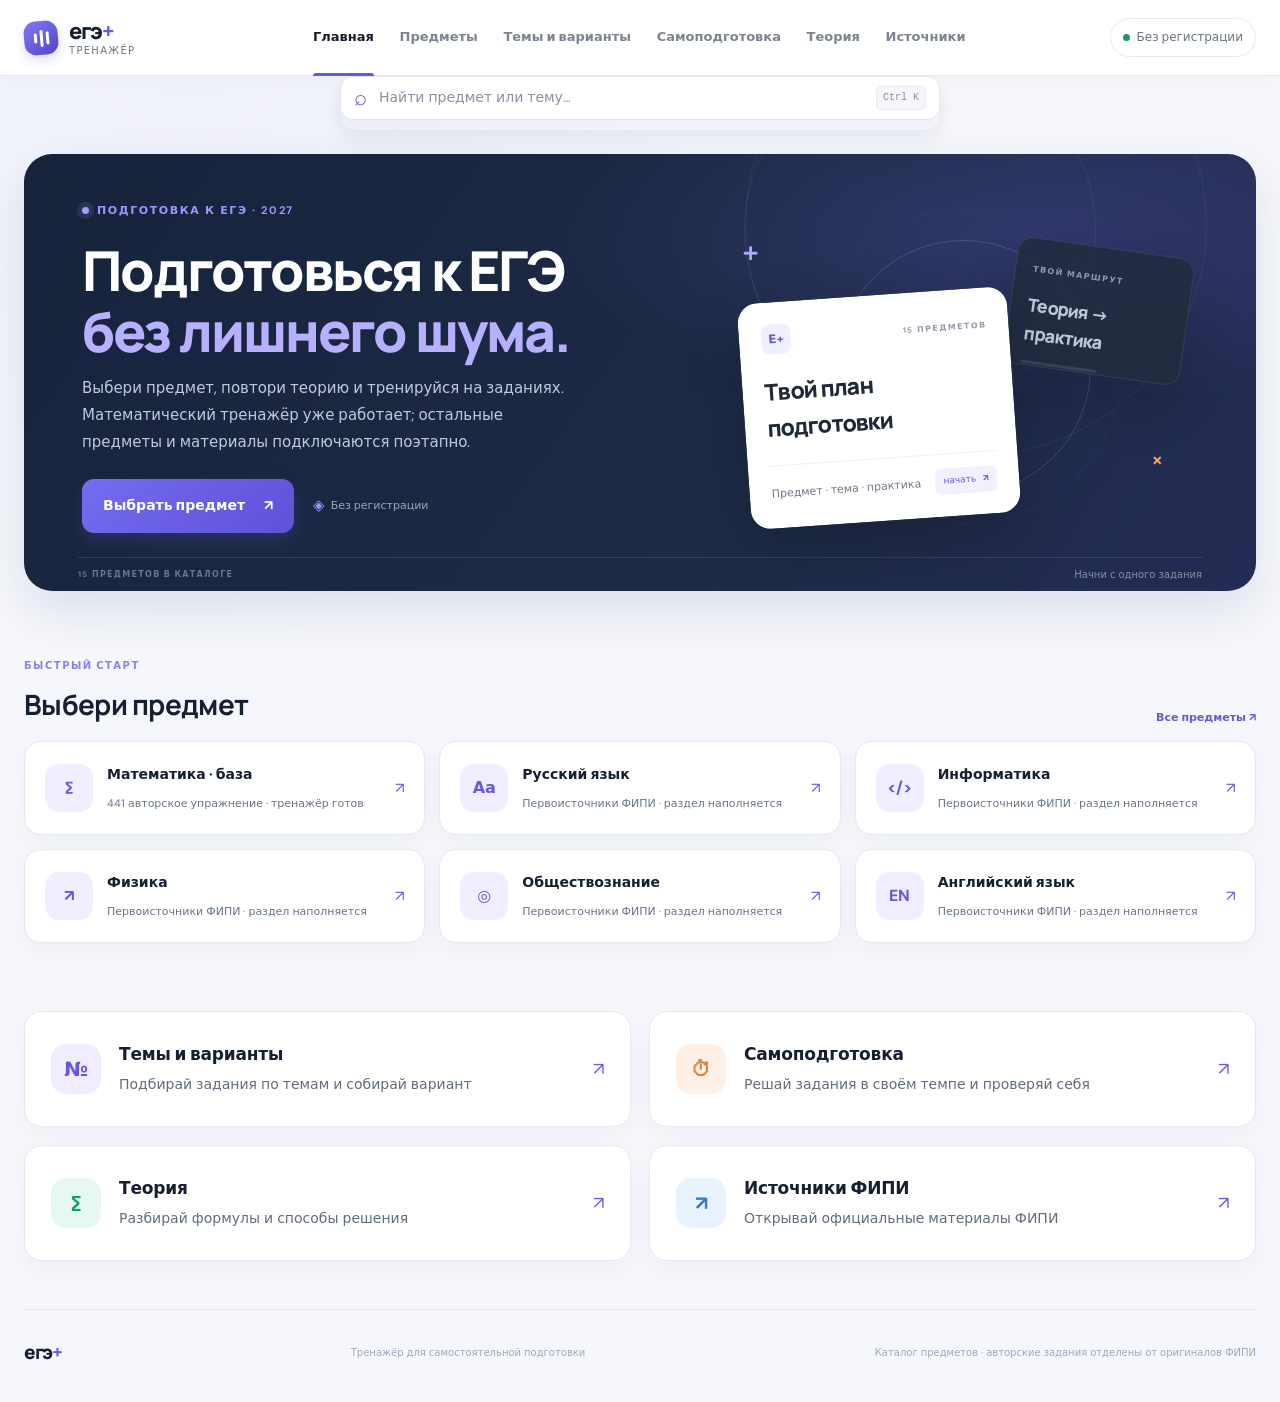
==== index.html @ d716afcb "Unify design layer and refresh asset cache" ====
<!doctype html>
<html lang="ru">
<head>
<meta charset="utf-8"/>
<meta content="width=device-width, initial-scale=1" name="viewport"/>
<meta content="#111827" name="theme-color"/>
<meta content="ЕГЭ+ — платформа подготовки к 15 предметам ЕГЭ: отдельные темы, теория, самоподготовка и официальные материалы ФИПИ." name="description"/>
<title>ЕГЭ+ — подготовка к разным предметам ЕГЭ</title>
<link href="./favicon.svg" rel="icon" type="image/svg+xml"/>
<link href="./manifest.webmanifest" rel="manifest"/>
<link href="./styles.css?v=20261021-ui2" rel="stylesheet"/>
<script defer="" src="./multi-exam.js"></script>
<link href="./design-refresh.css?v=20261021-ui2" rel="stylesheet"/>
</head>
<body data-page="home">
<div class="app-shell">
<header class="topbar">
<a aria-label="Тренажёр ЕГЭ — главная" class="brand" href="./index.html">
<span aria-hidden="true" class="brand-mark"><span></span><span></span><span></span></span>
<span class="brand-copy"><strong>егэ<span>+</span></strong><small>тренажёр</small></span>
</a>
<nav aria-label="Основная навигация" class="topnav">
<a aria-current="page" class="nav-link active" data-nav-page="home" href="./index.html">Главная</a>
<a class="nav-link" data-nav-page="subjects" href="./subjects.html">Предметы</a>
<a class="nav-link" data-nav-page="topics" href="./topics.html">Темы и варианты</a>
<a class="nav-link" data-nav-page="study" href="./self-study.html">Самоподготовка</a>
<a class="nav-link" data-nav-page="theory" href="./theory.html">Теория</a>
<a class="nav-link" data-nav-page="official" href="./official.html">Источники</a>
</nav>
<div class="topbar-right"><span class="saved-status"><span class="status-dot"></span> Без регистрации</span></div>
</header>
<main>
<section class="hero" id="practice">
  <div class="hero-content">
    <div class="eyebrow"><span class="eyebrow-dot"></span> ПОДГОТОВКА К ЕГЭ · 2027</div>
    <h1>Подготовься к ЕГЭ<br/><span>без лишнего шума.</span></h1>
    <p class="hero-description">Выбери предмет, повтори теорию и тренируйся на заданиях. Математический тренажёр уже работает; остальные предметы и материалы подключаются поэтапно.</p>
    <div class="hero-actions">
      <a class="primary-button" href="./subjects.html">Выбрать предмет <span aria-hidden="true">↗</span></a>
      <span class="privacy-note"><span aria-hidden="true">◈</span> Без регистрации</span>
    </div>
  </div>
  <div aria-hidden="true" class="hero-visual">
    <div class="orbit orbit-one"></div><div class="orbit orbit-two"></div>
    <div class="math-card card-back"><span class="math-label">ТВОЙ МАРШРУТ</span><div class="equation small-equation">Теория → практика</div><span class="mini-line"></span></div>
    <div class="math-card card-front"><div class="card-topline"><span class="formula-icon">Е+</span><span class="tiny-tag">15 ПРЕДМЕТОВ</span></div><div class="equation">Твой план подготовки</div><div class="equation-rule"></div><div class="answer-row"><span>Предмет · тема · практика</span><span class="answer-chip">начать <b>↗</b></span></div></div>
    <div class="floating-mark mark-plus">+</div><div class="floating-mark mark-x">×</div><div class="floating-mark mark-equal">=</div>
  </div>
  <div class="hero-bottom-line"><span>15 ПРЕДМЕТОВ В КАТАЛОГЕ</span><span>Начни с одного задания</span></div>
</section>
<section aria-labelledby="home-subject-heading" class="home-subject-showcase" id="home-subject-showcase">
  <div class="section-heading"><div><span class="section-kicker">БЫСТРЫЙ СТАРТ</span><h2 id="home-subject-heading">Выбери предмет</h2></div><a class="multi-inline-link" href="./subjects.html">Все предметы ↗</a></div>
  <div class="subject-preview-grid" id="home-subject-preview-grid"><div class="loading-placeholder">Загружаем предметы…</div></div>
</section>
<section aria-label="Другие разделы" class="home-route-grid">
  <a class="home-route-card" href="./topics.html"><span class="home-route-icon purple">№</span><span class="home-route-copy"><strong>Темы и варианты</strong><small>Подбирай задания по темам и собирай вариант</small></span><span class="home-route-arrow">↗</span></a>
  <a class="home-route-card" href="./self-study.html"><span class="home-route-icon orange">⏱</span><span class="home-route-copy"><strong>Самоподготовка</strong><small>Решай задания в своём темпе и проверяй себя</small></span><span class="home-route-arrow">↗</span></a>
  <a class="home-route-card" href="./theory.html"><span class="home-route-icon green">∑</span><span class="home-route-copy"><strong>Теория</strong><small>Разбирай формулы и способы решения</small></span><span class="home-route-arrow">↗</span></a>
  <a class="home-route-card" href="./official.html"><span class="home-route-icon blue">↗</span><span class="home-route-copy"><strong>Источники ФИПИ</strong><small>Открывай официальные материалы ФИПИ</small></span><span class="home-route-arrow">↗</span></a>
</section>
</main>
<footer class="footer"><a class="footer-brand" href="./index.html">егэ<span>+</span></a><span>Тренажёр для самостоятельной подготовки</span><span class="footer-disclaimer">Каталог предметов · авторские задания отделены от оригиналов ФИПИ</span></footer>
</div>

</body>
</html>
---- styles.css ----
@import url('https://fonts.googleapis.com/css2?family=DM+Sans:wght@400;500;600;700&family=Manrope:wght@400;500;600;700;800&display=swap');
:root{--ink:#18212e;--muted:#7b8492;--paper:#f6f7fb;--white:#fff;--line:#e9ecf2;--purple:#6b5ce7;--purple-dark:#5142c9;--green:#16a376;--orange:#ed9552;--navy:#111827;--soft-purple:#f0eeff;--soft-green:#e7f8f1;--radius:20px;--shadow:0 12px 40px rgba(31,41,55,.055)}
*{box-sizing:border-box}html{scroll-behavior:smooth;scroll-padding-top:90px}body{margin:0;background:var(--paper);color:var(--ink);font-family:'DM Sans',system-ui,-apple-system,BlinkMacSystemFont,'Segoe UI',sans-serif;font-size:14px;-webkit-font-smoothing:antialiased}button,input,select{font:inherit}button{cursor:pointer}button:focus-visible,a:focus-visible,input:focus-visible,select:focus-visible{outline:3px solid rgba(107,92,231,.3);outline-offset:3px}button:disabled{cursor:not-allowed;opacity:.58}.app-shell{width:min(1320px,calc(100% - 64px));margin:0 auto}.topbar{height:82px;display:flex;align-items:center;justify-content:space-between;border-bottom:1px solid var(--line);gap:22px}.brand{display:flex;align-items:center;gap:11px;text-decoration:none;color:var(--ink);min-width:160px}.brand-mark{height:34px;width:34px;background:var(--purple);border-radius:11px;display:flex;align-items:center;justify-content:center;gap:3px;transform:rotate(-5deg)}.brand-mark span{display:block;width:3px;border-radius:4px;background:white}.brand-mark span:nth-child(1){height:10px}.brand-mark span:nth-child(2){height:17px}.brand-mark span:nth-child(3){height:13px}.brand-copy{display:flex;flex-direction:column;line-height:1}.brand-copy strong,.footer-brand{font-family:Manrope,sans-serif;font-size:22px;letter-spacing:-1.2px;font-weight:800}.brand-copy strong span,.footer-brand span{color:var(--purple)}.brand-copy small{margin-top:4px;font-size:10px;color:var(--muted);letter-spacing:1.3px;text-transform:uppercase}.topnav{display:flex;align-items:center;gap:31px}.nav-link{height:82px;display:flex;align-items:center;text-decoration:none;color:#7c8491;font-weight:600;font-size:13px;position:relative}.nav-link:hover,.nav-link.active{color:var(--ink)}.nav-link.active:after{content:'';height:3px;position:absolute;bottom:0;left:0;right:0;background:var(--purple);border-radius:3px 3px 0 0}.topbar-right{display:flex;align-items:center;gap:14px}.saved-status{color:#6a7583;font-size:12px;white-space:nowrap;display:flex;align-items:center;gap:7px}.status-dot{width:7px;height:7px;border-radius:50%;background:var(--green)}.icon-button{width:37px;height:37px;border:1px solid var(--line);background:var(--white);border-radius:11px;color:#6e7785;font-size:20px}.hero{min-height:350px;background:var(--navy);border-radius:25px;margin-top:26px;color:#fff;position:relative;overflow:hidden;padding:43px 56px 55px;display:flex;align-items:center;justify-content:space-between}.hero:before{content:'';position:absolute;right:4%;top:-160px;width:460px;height:460px;border-radius:50%;border:1px solid rgba(255,255,255,.06)}.hero:after{content:'';position:absolute;right:13%;top:-100px;width:350px;height:350px;border-radius:50%;border:1px solid rgba(255,255,255,.06)}.hero-content{max-width:560px;position:relative;z-index:2}.eyebrow,.section-kicker{font-size:10px;letter-spacing:1.6px;font-weight:700;color:#9e95ff}.eyebrow{display:flex;align-items:center;gap:8px}.eyebrow-dot{width:7px;height:7px;background:#a69dff;border-radius:50%;box-shadow:0 0 0 5px rgba(166,157,255,.12)}h1,h2,h3,p{margin-top:0}.hero h1{font-family:Manrope,sans-serif;font-size:clamp(33px,4vw,51px);line-height:1.13;letter-spacing:-2.3px;font-weight:800;margin:21px 0 14px}.hero h1 span{color:#a59bff}.hero-description{max-width:455px;line-height:1.75;color:#aeb7c8;font-size:13px;margin-bottom:23px}.hero-actions{display:flex;align-items:center;gap:19px;flex-wrap:wrap}.primary-button{border:0;border-radius:11px;background:var(--purple);color:white;font-weight:700;font-size:12px;padding:14px 17px;display:inline-flex;align-items:center;gap:19px;box-shadow:0 7px 20px rgba(107,92,231,.22);transition:transform .18s,background .18s}.primary-button:hover{background:var(--purple-dark);transform:translateY(-1px)}.privacy-note{font-size:11px;color:#9ca8b9;display:flex;align-items:center;gap:6px}.privacy-note span{font-size:15px;color:#9d94ff}.hero-visual{width:42%;min-width:320px;height:280px;position:relative;display:flex;justify-content:center;align-items:center;z-index:1}.orbit{position:absolute;border-radius:50%;border:1px solid rgba(174,166,255,.22)}.orbit-one{width:255px;height:255px}.orbit-two{width:316px;height:316px;border-style:dashed;opacity:.45}.math-card{position:absolute;box-shadow:0 22px 55px rgba(0,0,0,.22);border:1px solid rgba(255,255,255,.1)}.card-back{background:#222c3f;width:178px;height:128px;top:20px;right:10px;border-radius:15px;padding:17px;transform:rotate(8deg);opacity:.9}.math-label,.tiny-tag{font-size:8px;letter-spacing:1.4px;color:#98a7be;font-weight:700}.small-equation{font-size:18px!important;margin:13px 0!important;color:#d0d8e6!important}.mini-line{display:block;width:77px;height:3px;border-radius:3px;background:#39465b}.card-front{background:#fff;color:var(--ink);width:270px;border-radius:18px;padding:19px 20px;transform:rotate(-4deg);z-index:2;top:68px;left:15px}.card-topline{display:flex;align-items:center;justify-content:space-between}.formula-icon{width:30px;height:30px;border-radius:9px;display:grid;place-items:center;background:var(--soft-purple);color:var(--purple);font-weight:800;font-size:12px}.tiny-tag{color:#949cab;font-size:8px}.equation{font-family:Manrope,sans-serif;font-size:23px;font-weight:800;letter-spacing:-.8px;margin:20px 0;color:#202938}.equation-rule{height:1px;background:#edf0f5}.answer-row{display:flex;align-items:center;justify-content:space-between;color:#6e7887;font-size:11px;padding-top:14px}.answer-chip{background:#f2f0ff;border-radius:6px;padding:6px 8px;color:var(--purple);font-size:9px}.answer-chip b{padding-left:5px}.floating-mark{position:absolute;font-family:Manrope,sans-serif;font-weight:700;color:#b0a7ff}.mark-plus{font-size:30px;top:3px;left:13px}.mark-x{font-size:21px;bottom:31px;right:35px;color:#edaa78}.mark-equal{font-size:23px;bottom:23px;left:32px}.hero-bottom-line{position:absolute;left:56px;right:56px;bottom:0;border-top:1px solid rgba(255,255,255,.1);height:34px;display:flex;align-items:center;justify-content:space-between;color:#68758a;font-size:8px;letter-spacing:1.3px;font-weight:700}.hero-bottom-line span:last-child{letter-spacing:0;font-weight:500;text-transform:none;font-size:10px;color:#8490a4}.stats-grid{display:grid;grid-template-columns:1fr 1fr 1.42fr;gap:16px;margin:19px 0 34px}.stat-card{min-width:0;background:var(--white);border:1px solid var(--line);box-shadow:var(--shadow);border-radius:16px;min-height:95px;padding:18px 20px;display:flex;align-items:center;gap:14px;position:relative}.stat-icon{width:40px;height:40px;border-radius:13px;display:grid;place-items:center;font-size:19px;font-weight:700;flex-shrink:0}.icon-purple{color:var(--purple);background:var(--soft-purple)}.icon-green{color:var(--green);background:var(--soft-green)}.icon-orange{color:#d9823d;background:#fff0e4}.stat-number{font-family:Manrope,sans-serif;font-size:24px;line-height:1.1;font-weight:800;letter-spacing:-.8px}.stat-label{font-size:11px;color:var(--muted);margin-top:5px}.stat-note{margin-left:auto;font-size:9px;letter-spacing:.8px;color:#a6adba;font-weight:700;align-self:flex-start;margin-top:3px}.stat-note.positive{color:var(--green);background:var(--soft-green);padding:6px 7px;border-radius:6px}.progress-stat{gap:14px}.progress-copy{flex:1;min-width:0}.progress-title{display:flex;justify-content:space-between;gap:10px;font-size:11px;font-weight:700}.progress-title strong{font-family:Manrope,sans-serif;font-size:12px;color:var(--purple)}.progress-track{height:6px;border-radius:6px;background:#efeff7;margin:12px 0 7px;overflow:hidden}.progress-track span{height:100%;width:0;display:block;background:linear-gradient(90deg,#8e82fa,#5b4dd6);border-radius:6px;transition:width .25s}.progress-subtitle{font-size:10px;color:#939baa}.workspace{display:grid;grid-template-columns:315px minmax(0,1fr);align-items:start;gap:19px;margin-bottom:76px}.task-sidebar,.practice-panel{background:var(--white);border:1px solid var(--line);border-radius:18px;box-shadow:var(--shadow);min-width:0}.task-sidebar{padding:22px 18px 16px}.sidebar-heading{display:flex;align-items:center;justify-content:space-between;padding:1px 2px 17px}.section-kicker{font-size:9px;letter-spacing:1.3px;color:#8a81ed}.sidebar-heading h2{font-family:Manrope,sans-serif;font-size:21px;letter-spacing:-.7px;margin:5px 0 0}.task-count{width:29px;height:29px;border-radius:9px;background:#f1efff;color:var(--purple);display:grid;place-items:center;font-weight:800;font-size:11px}.subject-tabs{display:flex;padding:4px;background:#f5f6fa;border-radius:10px;gap:4px;margin-bottom:14px}.subject-tab{border:0;background:transparent;border-radius:7px;padding:10px 9px;font-size:11px;font-weight:700;flex:1;color:#818999}.subject-tab.selected{background:white;color:var(--purple);box-shadow:0 2px 7px rgba(20,25,50,.06)}.soon-label{display:block;font-size:7px;font-weight:600;color:#b0b5c0;margin-top:3px}.search-box{height:40px;display:flex;align-items:center;gap:8px;padding:0 11px;border:1px solid var(--line);border-radius:9px;color:#9aa2af}.search-box>span{font-size:22px;line-height:1}.search-box input{border:0;outline:0!important;background:transparent;width:100%;min-width:0;color:var(--ink);font-size:11px}.search-box input::placeholder{color:#aab0bb}.filter-row{display:flex;align-items:center;justify-content:space-between;margin:18px 0 9px}.filter-row label{font-size:8px;letter-spacing:1.2px;color:#9ba2af;font-weight:800}.filter-row select{max-width:185px;min-width:0;border:0;background:transparent;color:#6a7381;font-size:10px;text-align:right;outline-offset:0}.task-list{max-height:524px;overflow:auto;display:flex;flex-direction:column;gap:5px;padding-right:3px;scrollbar-width:thin;scrollbar-color:#e0e2ed transparent}.task-item{width:100%;border:1px solid transparent;background:white;border-radius:11px;padding:10px 9px;display:flex;gap:11px;align-items:center;text-align:left;transition:background .15s,border .15s}.task-item:hover{background:#fafaff}.task-item.selected{background:#f6f4ff;border-color:#e5e0ff}.task-number{width:31px;height:31px;background:#f4f5f8;border-radius:9px;display:grid;place-items:center;color:#737d8d;font-family:Manrope,sans-serif;font-weight:800;font-size:11px;flex-shrink:0}.task-item.selected .task-number{background:var(--purple);color:white}.task-item.done .task-number{background:var(--soft-green);color:var(--green)}.task-main{min-width:0;flex:1}.task-name{font-size:11px;font-weight:700;color:#394454;line-height:1.4;display:block}.task-meta{display:block;color:#a2a8b4;font-size:9px;margin-top:4px}.task-done-mark{font-size:14px;color:var(--green);font-weight:800}.sidebar-foot{display:flex;gap:8px;align-items:center;margin-top:16px;padding-top:15px;border-top:1px solid #f0f1f5;color:#9ba2af;font-size:9px}.sidebar-check{width:19px;height:19px;border-radius:50%;display:grid;place-items:center;background:var(--soft-green);color:var(--green);font-weight:800}.practice-panel{min-height:550px;padding:30px 34px 25px}.task-content{max-width:780px;margin:0 auto}.task-top{display:flex;align-items:center;justify-content:space-between;gap:10px}.task-breadcrumb{color:#a0a6b2;font-size:10px;display:flex;align-items:center;gap:8px}.task-breadcrumb b{color:var(--purple);font-weight:800}.task-breadcrumb span{color:#d1d4dc}.task-status{font-size:9px;color:#858e9d;background:#f6f7fa;border-radius:6px;padding:7px 9px;white-space:nowrap}.task-status.done{background:var(--soft-green);color:var(--green)}.task-title{font-family:Manrope,sans-serif;font-size:clamp(23px,2.7vw,31px);line-height:1.22;letter-spacing:-1.1px;margin:24px 0 11px;color:#192333}.task-topic{font-size:10px;color:#8f86ef;font-weight:700;letter-spacing:.25px;display:flex;gap:7px;align-items:center}.topic-dot{width:5px;height:5px;border-radius:50%;background:#8d82ef}.task-statement{font-size:14px;line-height:1.85;color:#424c5c;margin:27px 0 25px;overflow-wrap:anywhere}.task-statement p{margin:.7em 0}.task-statement h2,.task-statement h3{font-family:Manrope,sans-serif;color:#202c3c;margin:1em 0 .5em}.task-statement strong{color:#263448}.math-inline{font-family:ui-monospace,SFMono-Regular,Consolas,monospace;color:#27364b;background:#f3f3fb;padding:2px 5px;border-radius:5px;white-space:normal}.task-statement code{font-family:ui-monospace,monospace;background:#f2f3f8;padding:2px 5px;border-radius:5px}.task-statement blockquote{margin:12px 0;border-left:3px solid #d5d0ff;padding:7px 13px;color:#7a8290;background:#faf9ff}.task-statement table{width:100%;border-collapse:collapse;margin:15px 0;font-size:12px;line-height:1.5}.task-statement th,.task-statement td{border:1px solid #e6e8ef;padding:9px 10px;text-align:left}.task-statement th{background:#f7f7fc;color:#465166}.task-statement tr:nth-child(even) td{background:#fbfbfd}.answer-box{background:#fafbfe;border:1px solid #eaedf3;border-radius:13px;padding:17px;margin-top:20px}.answer-title-row{display:flex;align-items:center;justify-content:space-between;gap:15px;margin-bottom:10px}.answer-title{font-family:Manrope,sans-serif;font-size:13px;font-weight:800}.answer-hint{font-size:9px;color:#9aa2af}.answer-controls{display:flex;gap:9px}.answer-input{height:46px;min-width:0;flex:1;border:1px solid #e0e4ee;border-radius:9px;background:white;padding:0 13px;font-size:14px;color:#1e2938;transition:border .15s}.answer-input:focus{border-color:#aaa0fb;outline:none!important}.answer-input::placeholder{color:#b3bac4}.check-button{border:0;background:var(--purple);color:white;border-radius:9px;padding:0 19px;font-weight:700;font-size:11px;white-space:nowrap}.check-button:hover{background:var(--purple-dark)}.feedback{display:none;margin-top:12px;border-radius:9px;padding:11px 12px;font-size:11px;line-height:1.6}.feedback.visible{display:block}.feedback.correct{background:#e9f8f1;color:#087c58}.feedback.incorrect{background:#fff0eb;color:#ba583c}.feedback.warning{background:#fff5df;color:#98691b}.task-actions{display:flex;align-items:center;justify-content:space-between;gap:12px;margin-top:20px}.link-button{background:transparent;border:0;color:#7972d9;font-size:11px;font-weight:700;padding:7px 0;display:flex;gap:8px;align-items:center}.link-button:hover{color:#4f40cf}.nav-buttons{display:flex;gap:7px}.secondary-button,.next-button,.danger-button{border-radius:9px;padding:11px 14px;font-weight:700;font-size:10px;border:1px solid #e6e8ef;background:white;color:#6d7685}.secondary-button:hover{background:#f8f8fc}.next-button{background:#f0eeff;color:var(--purple);border-color:#f0eeff}.next-button:hover{background:#e6e2ff}.solution-panel{border-top:1px solid #edf0f5;margin-top:22px;padding-top:19px;display:none}.solution-panel.open{display:block;animation:rise .2s ease-out}.solution-header{display:flex;align-items:center;gap:9px;margin-bottom:12px}.solution-badge{width:28px;height:28px;border-radius:9px;background:var(--soft-purple);color:var(--purple);display:grid;place-items:center;font-size:13px}.solution-header h3{font-family:Manrope,sans-serif;font-size:13px;margin:0}.solution-body{color:#596374;font-size:12px;line-height:1.8}.solution-body p{margin:.5em 0}.solution-body h1,.solution-body h2,.solution-body h3{font-size:14px;color:#253145;margin:.9em 0 .4em}.solution-body strong{color:#354057}.solution-body ol,.solution-body ul{padding-left:20px}.answer-reveal{margin-top:13px;border:1px solid #e9e6ff;background:#fbfaff;border-radius:10px;padding:13px 14px;display:flex;align-items:center;justify-content:space-between;gap:12px;font-size:11px;color:#7e8494}.answer-reveal strong{font-family:Manrope,sans-serif;font-size:15px;color:var(--purple)}.mistakes{margin-top:12px;background:#fff8ed;border-radius:10px;padding:12px 14px;color:#957243;font-size:11px;line-height:1.7}.mistakes-title{font-weight:800;color:#a37530;margin-bottom:5px}.mistakes ul{padding-left:16px;margin:0}.loading-placeholder{padding:25px 7px;color:#a0a6b3;font-size:11px}.loading-state{min-height:460px;display:flex;flex-direction:column;align-items:center;justify-content:center;color:#8e97a5;font-size:12px}.loader{width:27px;height:27px;border-radius:50%;border:2px solid #eeecff;border-top-color:var(--purple);animation:spin .8s linear infinite}.empty-state{text-align:center;padding:34px 12px;color:#959dac;font-size:11px;line-height:1.7}.empty-state strong{display:block;color:#606b7c;font-size:13px;margin-bottom:5px}.bottom-section{border-top:1px solid var(--line);padding:52px 4px 62px;display:grid;grid-template-columns:.85fr 1.15fr;gap:70px}.bottom-copy h2{font-family:Manrope,sans-serif;font-size:35px;line-height:1.2;letter-spacing:-1.7px;margin:14px 0}.bottom-copy h2 span{color:var(--purple)}.bottom-copy p{font-size:12px;line-height:1.8;color:#7d8796;max-width:350px}.feature-list{border-top:1px solid #e7e9f0}.feature-row{display:grid;grid-template-columns:34px 1fr 25px;gap:13px;align-items:center;padding:16px 0;border-bottom:1px solid #e7e9f0}.feature-number{font-family:Manrope,sans-serif;font-size:10px;font-weight:800;color:#948be9}.feature-row h3{font-size:12px;margin:0 0 5px}.feature-row p{font-size:10px;color:#8d96a4;margin:0}.feature-symbol{color:#a09aec;font-size:18px;text-align:right}.footer{border-top:1px solid var(--line);height:auto;min-height:70px;padding:18px 0;display:flex;justify-content:space-between;align-items:center;gap:18px;color:#a1a8b4;font-size:10px}.footer-brand{text-decoration:none;color:var(--ink);font-size:19px}.footer-disclaimer{text-align:right}.toast{position:fixed;bottom:24px;right:24px;max-width:min(370px,calc(100% - 40px));background:#192334;color:white;border-radius:11px;padding:13px 17px;box-shadow:0 12px 35px rgba(10,20,35,.23);font-size:12px;opacity:0;transform:translateY(8px);pointer-events:none;transition:opacity .2s,transform .2s;z-index:30}.toast.show{opacity:1;transform:translateY(0)}.confirm-dialog{border:1px solid var(--line);border-radius:18px;max-width:390px;width:calc(100% - 30px);padding:24px;box-shadow:0 20px 80px rgba(19,29,50,.22)}.confirm-dialog::backdrop{background:rgba(17,24,39,.45);backdrop-filter:blur(3px)}.confirm-dialog form{text-align:center}.dialog-icon{margin:0 auto 15px;width:42px;height:42px;border-radius:12px;display:grid;place-items:center;background:#f0eeff;color:var(--purple);font-size:22px}.confirm-dialog h2{font-family:Manrope,sans-serif;font-size:19px;margin-bottom:8px}.confirm-dialog p{font-size:12px;line-height:1.7;color:#7f8898;margin-bottom:22px}.dialog-actions{display:flex;justify-content:center;gap:9px}.danger-button{background:#fff0ee;border-color:#fff0ee;color:#c04d38}.danger-button:hover{background:#ffe3df}@keyframes spin{to{transform:rotate(360deg)}}@keyframes rise{from{opacity:0;transform:translateY(4px)}to{opacity:1;transform:translateY(0)}}
@media(max-width:1000px){.app-shell{width:min(100% - 36px,850px)}.hero{padding:38px 32px 50px}.hero-visual{min-width:270px;transform:scale(.86);transform-origin:center right;margin-left:-30px}.hero-bottom-line{left:32px;right:32px}.workspace{grid-template-columns:270px minmax(0,1fr);gap:13px}.task-sidebar{padding:18px 13px 14px}.practice-panel{padding:27px 24px}.stats-grid{gap:10px}.stat-card{padding:15px 13px;gap:10px}.stat-note{display:none}.bottom-section{gap:40px}}
@media(max-width:760px){.app-shell{width:calc(100% - 28px)}.topbar{height:68px}.brand{min-width:auto}.brand-mark{height:31px;width:31px}.topnav{display:none}.topbar-right{margin-left:auto}.saved-status{font-size:10px}.icon-button{width:33px;height:33px}.hero{margin-top:15px;min-height:0;padding:31px 24px 47px;display:block;border-radius:20px}.hero-content{max-width:none}.hero h1{font-size:38px;letter-spacing:-1.7px;margin:18px 0 12px}.hero-description{font-size:12px;max-width:500px;line-height:1.65}.hero-visual{display:none}.hero-bottom-line{left:24px;right:24px;height:31px}.hero-bottom-line span:first-child{font-size:7px}.hero-bottom-line span:last-child{font-size:9px}.stats-grid{grid-template-columns:1fr 1fr;gap:9px;margin:12px 0 22px}.stat-card{min-height:81px;padding:13px 12px}.stat-icon{width:34px;height:34px;border-radius:10px;font-size:16px}.stat-number{font-size:21px}.stat-label{font-size:10px}.progress-stat{grid-column:1/-1;min-height:75px;padding:13px 15px}.progress-copy{min-width:0}.workspace{display:flex;flex-direction:column;gap:12px;margin-bottom:50px}.task-sidebar{width:100%;padding:16px 14px 13px}.sidebar-heading{padding-bottom:13px}.sidebar-heading h2{font-size:19px}.subject-tabs{margin-bottom:10px}.subject-tab{padding:8px}.search-box{height:38px}.filter-row{margin:12px 0 6px}.task-list{max-height:195px;display:grid;grid-template-columns:1fr 1fr;align-content:start;gap:4px}.task-item{padding:8px 6px;gap:7px}.task-number{width:27px;height:27px;border-radius:8px;font-size:10px}.task-name{font-size:10px}.task-meta{font-size:8px}.sidebar-foot{margin-top:10px;padding-top:10px}.practice-panel{width:100%;min-height:440px;padding:23px 18px 19px}.task-title{font-size:26px;margin-top:21px}.task-statement{font-size:13px;line-height:1.8;margin:23px 0}.answer-box{padding:13px}.answer-hint{display:none}.answer-controls{gap:7px}.answer-input{height:44px;padding:0 10px}.check-button{padding:0 12px}.task-actions{align-items:flex-start;flex-direction:column}.nav-buttons{width:100%;justify-content:flex-end}.bottom-section{padding:35px 2px 40px;display:block}.bottom-copy h2{font-size:30px}.bottom-copy p{font-size:11px}.feature-list{margin-top:28px}.footer{flex-wrap:wrap;gap:10px}.footer>span:nth-child(2){order:3;flex-basis:100%}.footer-disclaimer{max-width:70%}}
@media(max-width:390px){.app-shell{width:calc(100% - 20px)}.hero{padding:27px 17px 45px}.hero h1{font-size:34px}.hero-bottom-line{left:17px;right:17px}.hero-bottom-line span:last-child{max-width:125px;text-align:right}.saved-status{display:none}.task-list{grid-template-columns:1fr}.task-sidebar{padding:14px 12px}.task-item{padding:7px}.practice-panel{padding:20px 14px}.task-title{font-size:23px}.answer-controls{flex-direction:column}.answer-input,.check-button{height:43px;width:100%;flex:auto}.check-button{min-height:42px}.task-top{align-items:flex-start}.task-status{font-size:8px}}
@media(prefers-reduced-motion:reduce){*,*::before,*::after{scroll-behavior:auto!important;animation-duration:.01ms!important;animation-iteration-count:1!important;transition-duration:.01ms!important}}

/* Practice modes, timed mock exam, and FIPI links */
.practice-controls{background:#fff;border:1px solid var(--line);box-shadow:var(--shadow);border-radius:18px;padding:22px 24px;margin:-13px 0 26px;display:grid;grid-template-columns:minmax(240px,.85fr) minmax(0,1.15fr);gap:18px 24px;align-items:center}.practice-control-copy h2,.resources-heading h2{font-family:Manrope,sans-serif;font-size:21px;letter-spacing:-.7px;margin:7px 0 7px}.practice-control-copy p,.resources-heading p{font-size:11px;line-height:1.7;color:#818b9a;margin:0;max-width:490px}.mode-actions{display:flex;align-items:center;justify-content:flex-end;gap:8px;flex-wrap:wrap}.mode-actions .primary-button{font-size:10px;padding:12px 13px;gap:8px}.mode-actions .secondary-button{font-size:10px;padding:11px 12px}.practice-controls button:disabled{opacity:.45}.exam-status{grid-column:1/-1;border:1px solid #dedaff;background:#faf9ff;border-radius:13px;padding:15px 16px;margin-top:1px}.exam-status[hidden]{display:none!important}.exam-status-heading{display:flex;align-items:center;gap:9px;font-size:11px}.exam-status-heading strong{color:#4439ad}.exam-live-dot{width:8px;height:8px;border-radius:50%;background:var(--purple);box-shadow:0 0 0 5px #ebe8ff}.exam-progress{margin-left:auto;color:#7770c4;font-size:10px;font-weight:700}.exam-status-bottom{display:grid;grid-template-columns:140px minmax(60px,1fr) auto;align-items:center;gap:18px;margin-top:13px}.exam-timer-wrap{display:flex;flex-direction:column;gap:3px}.exam-timer-label{font-size:8px;letter-spacing:1.3px;color:#8884ba;font-weight:800}.exam-timer{font:800 25px/1.2 Manrope,sans-serif;letter-spacing:-.8px;color:#352d91;font-variant-numeric:tabular-nums}.exam-timer-track{height:6px;border-radius:6px;background:#e8e5ff;overflow:hidden}.exam-timer-track span{display:block;height:100%;width:100%;background:linear-gradient(90deg,#9a8eff,#6556df);transition:width .5s linear}.exam-status>p{font-size:10px;line-height:1.5;color:#87849f;margin:10px 0 0}.exam-status.timer-warning{background:#fffaf0;border-color:#f6dfb6}.timer-warning .exam-timer{color:#b7791f}.timer-warning .exam-timer-track span{background:#e7a54a}.exam-status.timer-critical{background:#fff4f2;border-color:#f5c8c1;animation:timerPulse 1.2s ease-in-out infinite}.timer-critical .exam-timer{color:#c34d3d}.timer-critical .exam-timer-track span{background:#db5c4b}.task-item.answered .task-number{background:#e8f8f1;color:var(--green)}.source-chip{display:inline-flex;align-items:center;margin-left:5px;padding:4px 7px;border-radius:6px;background:#f3f1ff;color:#7669dc;font-size:8px;font-weight:800;white-space:nowrap;vertical-align:middle}.exam-answer-note{font-size:10px;color:#7d8493;line-height:1.6;max-width:245px}.is-exam-mode .task-status{color:#6858ce;background:#f2efff}.is-exam-mode .answer-hint{color:#8178ce}.exam-result-dialog{max-width:620px;max-height:min(88vh,850px);overflow:auto;text-align:left}.exam-result-dialog #exam-result-content>.dialog-icon{margin-left:0}.exam-result-dialog h2{font-size:23px;letter-spacing:-.7px}.exam-result-lead{font-size:12px;line-height:1.7;color:#778190}.exam-result-lead strong{color:var(--purple);font-size:18px}.exam-result-bar{height:9px;background:#eeedf6;border-radius:9px;overflow:hidden;margin:14px 0 5px}.exam-result-bar span{display:block;height:100%;background:linear-gradient(90deg,#8d82fa,#5d4cda);border-radius:9px}.exam-result-percent{font-size:10px;color:#818b99;margin-bottom:20px}.exam-result-list{border-top:1px solid var(--line);padding-top:15px;margin-top:16px}.exam-result-list h3{font-family:Manrope,sans-serif;font-size:13px;margin:0 0 8px}.result-review-row{width:100%;display:flex;align-items:center;gap:10px;text-align:left;border:1px solid var(--line);background:#fff;border-radius:10px;padding:10px;margin:6px 0}.result-review-row:hover{background:#faf9ff;border-color:#ded9ff}.result-review-number{width:34px;height:34px;flex:none;border-radius:9px;background:#fff0ee;color:#cb6554;display:grid;place-items:center;font-size:10px;font-weight:800}.result-review-main{min-width:0;flex:1;display:flex;flex-direction:column;gap:4px}.result-review-main strong{font-size:10px;color:#303b4d}.result-review-main small{font-size:9px;color:#838d9b;line-height:1.5}.result-review-action{font-size:9px;white-space:nowrap;color:var(--purple);font-weight:800}.exam-perfect-note{padding:14px;background:#ecfaf4;border-radius:10px;color:#187b5c;font-size:12px;font-weight:700;margin:18px 0}.exam-result-dialog .dialog-actions{justify-content:flex-end;margin-top:18px;flex-wrap:wrap}.exam-result-dialog .primary-button{font-size:10px;padding:11px 13px}.resources-section{padding:34px 0 50px;border-top:1px solid var(--line);margin-bottom:10px}.resources-heading{display:flex;justify-content:space-between;align-items:end;gap:30px;margin-bottom:18px}.resources-heading h2{font-size:25px}.resources-heading p{max-width:430px}.resource-grid{display:grid;grid-template-columns:repeat(3,minmax(0,1fr));gap:13px}.resource-card{min-width:0;display:flex;flex-direction:column;align-items:flex-start;gap:9px;padding:19px;background:#fff;border:1px solid var(--line);border-radius:15px;box-shadow:var(--shadow);text-decoration:none;color:var(--ink);transition:transform .18s,border-color .18s}.resource-card:hover{transform:translateY(-2px);border-color:#d8d2ff}.resource-icon{height:35px;width:35px;border-radius:11px;display:grid;place-items:center;background:var(--soft-purple);color:var(--purple);font-size:19px;font-weight:800}.resource-card-title{font-family:Manrope,sans-serif;font-size:13px;letter-spacing:-.2px;font-weight:800}.resource-card-copy{min-height:30px;font-size:10px;line-height:1.6;color:#838d9b}.resource-link{margin-top:3px;font-size:10px;color:var(--purple);font-weight:800}.resource-disclaimer{font-size:10px;line-height:1.7;color:#8a93a1;margin:14px 0 0;max-width:920px}.is-exam-mode .task-actions{align-items:flex-end}.is-exam-mode .task-statement{margin-bottom:22px}.is-exam-mode .task-list{max-height:620px}
@keyframes timerPulse{0%,100%{box-shadow:0 0 0 rgba(219,92,75,0)}50%{box-shadow:0 0 0 4px rgba(219,92,75,.08)}}
@media(max-width:900px){.practice-controls{grid-template-columns:1fr}.mode-actions{justify-content:flex-start}.resources-heading{align-items:flex-start;flex-direction:column;gap:9px}.resources-heading p{max-width:700px}}
@media(max-width:760px){.practice-controls{margin:-7px 0 18px;padding:17px 15px;gap:13px}.practice-control-copy h2{font-size:19px}.mode-actions{display:grid;grid-template-columns:1fr 1fr;gap:7px}.mode-actions button{justify-content:center;white-space:normal;min-height:40px}.mode-actions #start-exam-button{grid-column:1/-1}.exam-status{padding:12px}.exam-status-bottom{grid-template-columns:1fr auto;gap:11px}.exam-timer-wrap{grid-column:1}.exam-timer-track{grid-column:1/-1;grid-row:2}.exam-status-bottom .danger-button{grid-column:2;grid-row:1/2;padding:10px}.exam-timer{font-size:23px}.exam-progress{font-size:9px}.exam-answer-note{max-width:none}.resources-section{padding:27px 0 35px}.resources-heading h2{font-size:22px}.resource-grid{grid-template-columns:1fr}.resource-card{display:grid;grid-template-columns:38px 1fr;column-gap:11px;row-gap:5px;padding:14px}.resource-icon{grid-row:1/4}.resource-card-title,.resource-card-copy,.resource-link{grid-column:2}.resource-card-copy{min-height:0}.exam-result-dialog{padding:19px}.result-review-row{align-items:flex-start}.result-review-action{display:none}.exam-result-dialog .dialog-actions{justify-content:stretch}.exam-result-dialog .dialog-actions button{flex:1}}

.exam-status .danger-button{background:#fff1ef;color:#c04d38;border-color:#ffe0db}.exam-status .danger-button:hover{background:#ffe5e0}

/* Official FIPI hand-off buttons and expanded source shelf */
.fipi-button{border-color:#d8d2ff;color:#5e51d1;background:#faf9ff}.fipi-button:hover{background:#f0edff;border-color:#bdb4ff}.task-actions-with-source{align-items:center}.task-action-links{display:flex;align-items:center;gap:14px;flex-wrap:wrap}.fipi-task-link{color:#5f55c8}.resource-grid{grid-template-columns:repeat(auto-fit,minmax(205px,1fr))}.resource-disclaimer{max-width:1000px}
@media(max-width:760px){.task-actions-with-source{align-items:flex-start}.task-action-links{gap:9px}.task-action-links .link-button{font-size:10px}.resource-grid{grid-template-columns:1fr}}


/* v0.9 — make practice modes explicit and add a compact homepage pitch */
.why-strip{display:grid;grid-template-columns:minmax(205px,1.05fr) repeat(3,minmax(0,1fr));gap:12px;align-items:stretch;margin:17px 0 26px}
.why-heading{padding:13px 7px 9px 2px;align-self:center}
.why-heading h2{font:800 19px/1.2 Manrope,sans-serif;letter-spacing:-.7px;margin:8px 0 7px;color:var(--ink)}
.why-heading p{margin:0;color:#818b9a;font-size:11px;line-height:1.6}
.why-card{display:flex;gap:11px;align-items:flex-start;min-width:0;background:#fff;border:1px solid var(--line);border-radius:15px;padding:15px 13px;box-shadow:var(--shadow)}
.why-icon{flex:0 0 31px;width:31px;height:31px;display:grid;place-items:center;border-radius:10px;font-size:17px;font-weight:800}
.why-purple{background:var(--soft-purple);color:var(--purple)}.why-green{background:var(--soft-green);color:var(--green)}.why-orange{background:#fff0e4;color:#d9823d}
.why-card strong{display:block;font-family:Manrope,sans-serif;font-size:11px;line-height:1.45;letter-spacing:-.15px;margin:1px 0 5px}
.why-card p{font-size:10px;line-height:1.6;color:#838d9b;margin:0}
.why-future{grid-column:1/-1;margin-top:-1px;padding:9px 12px;border:1px dashed #e0dcff;border-radius:10px;background:#fbfaff;color:#7770b7;font-size:10px;line-height:1.5}
.practice-controls{display:block;margin:0 0 27px;padding:24px 25px;border-radius:20px}
.practice-control-copy{max-width:780px}
.practice-control-copy h2{font-size:25px;letter-spacing:-.9px;margin:7px 0 8px}
.practice-control-copy p{font-size:12px;max-width:690px;line-height:1.7}
.mode-card-grid{display:grid;grid-template-columns:repeat(3,minmax(0,1fr));gap:14px;margin:20px 0 15px;align-items:stretch}
.mode-card{display:flex;flex-direction:column;min-width:0;min-height:355px;padding:19px 18px 17px;background:#fff;border:1px solid var(--line);border-radius:16px;box-shadow:0 8px 24px rgba(31,41,55,.035)}
.mode-card-top{display:flex;align-items:center;justify-content:space-between;gap:10px;margin-bottom:16px}
.mode-icon{width:39px;height:39px;display:grid;place-items:center;border-radius:12px;font-size:21px;font-weight:800}
.mode-icon-purple{background:var(--soft-purple);color:var(--purple)}.mode-icon-orange{background:#fff0e4;color:#d9823d}.mode-icon-green{background:var(--soft-green);color:var(--green)}
.mode-pill{padding:6px 8px;border-radius:7px;background:#f6f7fa;color:#8b94a2;font-size:9px;font-weight:800;white-space:nowrap}
.mode-card h3{font:800 17px/1.25 Manrope,sans-serif;letter-spacing:-.55px;margin:0 0 9px}
.mode-card>p{font-size:11px;line-height:1.7;color:#7e8998;margin:0 0 17px;min-height:57px}
.topic-mode-label{font-size:10px;color:#697486;font-weight:700;margin:0 0 7px}
.topic-mode-select{height:42px;width:100%;min-width:0;padding:0 11px;border:1px solid #e2e5ed;border-radius:10px;background:#fff;color:#3b4658;font-size:11px}
.topic-mode-select:focus{border-color:#aaa0ff;outline:3px solid rgba(107,92,231,.1)}
.mode-card-note{display:flex;flex-direction:column;gap:5px;padding:11px 12px;border-radius:10px;background:#f7f6ff;color:#6f65c5;font-size:10px;line-height:1.5;margin:0 0 16px}
.mode-card-note strong{font-size:10px;color:#5145b5}
.mode-card-note span{color:#8781b4}
.mode-card-note-warn{background:#fff8f0;color:#97754d}
.mode-card-note-warn strong{color:#94632e}
.mode-card-note-warn span{color:#a08667}
.mode-card-foot{margin-top:auto;display:flex;flex-direction:column;align-items:stretch;gap:9px}
.mode-card-foot>span{font-size:9px;line-height:1.5;color:#929baa;min-height:14px}
.mode-card-foot button{width:100%;min-height:42px;justify-content:center;gap:9px;font-size:11px;padding:11px 12px;white-space:normal;box-shadow:none}
.mode-card .secondary-button{border:1px solid #e2e5ed;border-radius:10px;background:#fff;color:#4d596b;font-weight:800}
.mode-card .secondary-button:hover{background:#f8f7ff;border-color:#d4ceff;color:#5f51cf}
.exam-mode-card{border-color:#dcd7ff;background:linear-gradient(160deg,#fff 35%,#fbfaff 100%);box-shadow:0 10px 27px rgba(89,74,201,.075)}
.exam-mode-card .mode-pill{background:#f0edff;color:#7266d7}
.mode-footer-actions{display:flex;justify-content:space-between;align-items:center;gap:10px;border-top:1px solid #f0f1f5;padding-top:14px;flex-wrap:wrap}
.mode-footer-actions button{font-size:10px;padding:10px 13px;box-shadow:none}
.mode-footer-actions .fipi-button{margin-left:auto}
.mode-footer-actions .fipi-button:before{content:'↗';font-size:12px;margin-right:4px}
.practice-controls .exam-status{margin-top:17px}
.is-exam-mode .mode-card-grid{opacity:.72}
.is-exam-mode .exam-mode-card{opacity:1;border-color:#bdb4ff}
@media(max-width:1050px){.why-strip{grid-template-columns:repeat(3,minmax(0,1fr))}.why-heading{grid-column:1/-1;padding:4px 2px 0}.why-heading h2{font-size:22px}.why-future{grid-column:1/-1}.mode-card-grid{grid-template-columns:repeat(2,minmax(0,1fr))}.exam-mode-card{grid-column:1/-1;min-height:0}}
@media(max-width:760px){.why-strip{grid-template-columns:1fr;gap:8px;margin:10px 0 20px}.why-heading{grid-column:auto;padding:7px 2px 5px}.why-heading h2{font-size:20px}.why-card{padding:12px}.why-card strong{font-size:12px}.why-card p{font-size:10px}.why-future{grid-column:auto;margin-top:0}.practice-controls{padding:17px 14px;margin-bottom:20px}.practice-control-copy h2{font-size:21px}.practice-control-copy p{font-size:11px}.mode-card-grid{grid-template-columns:1fr;gap:10px;margin:15px 0 13px}.mode-card,.exam-mode-card{grid-column:auto;min-height:0;padding:16px}.mode-card-top{margin-bottom:12px}.mode-card>p{min-height:0;margin-bottom:13px}.mode-card-foot{margin-top:15px}.mode-footer-actions{align-items:stretch;flex-direction:column}.mode-footer-actions button{width:100%;justify-content:center}.mode-footer-actions .fipi-button{margin-left:0}}
@media(max-width:390px){.why-heading h2{font-size:18px}.mode-card h3{font-size:16px}.mode-card{padding:14px}}


/* v1.0 information architecture: independent sections for topics, self-study and theory. */
.topnav{gap:clamp(12px,1.7vw,25px)}
.section-heading{display:flex;align-items:end;justify-content:space-between;gap:30px;margin:0 0 20px}
.section-heading h2,.workspace-section-heading h2{font-family:Manrope,sans-serif;font-size:28px;letter-spacing:-1px;margin:7px 0 0}
.section-heading>p,.workspace-section-heading>p{max-width:500px;color:#7d8796;font-size:12px;line-height:1.7;margin:0}
.topic-browser-section{padding:18px 0 33px;scroll-margin-top:95px}
.topic-group-grid{display:grid;grid-template-columns:repeat(2,minmax(0,1fr));gap:13px;align-items:start}
.topic-group-card{min-width:0;background:#fff;border:1px solid var(--line);border-radius:15px;box-shadow:var(--shadow);overflow:hidden}
.topic-group-card[open]{border-color:#ded9ff}
.topic-group-card summary{list-style:none;display:grid;grid-template-columns:39px minmax(0,1fr) auto 15px;gap:12px;align-items:center;padding:17px 16px;cursor:pointer}
.topic-group-card summary::-webkit-details-marker{display:none}
.topic-group-icon{width:39px;height:39px;display:grid;place-items:center;border-radius:12px;background:var(--soft-purple);color:var(--purple);font-size:20px;font-weight:700}
.topic-group-data .topic-group-icon{background:#e9f8f3;color:#169b74}.topic-group-geometry .topic-group-icon{background:#fff0e4;color:#d9823d}.topic-group-algebra .topic-group-icon{background:#eef4ff;color:#5076c8}
.topic-group-heading{min-width:0;display:flex;flex-direction:column;gap:4px}.topic-group-heading strong{font-family:Manrope,sans-serif;font-size:13px;letter-spacing:-.2px;line-height:1.35}.topic-group-heading small{font-size:10px;color:#818b9a;line-height:1.5}
.topic-group-count{font-size:9px;font-weight:800;color:#8c84db;background:#f4f2ff;border-radius:7px;padding:6px 7px;white-space:nowrap}
.topic-group-chevron{font-size:15px;color:#9ca3af;transition:transform .2s}.topic-group-card[open] .topic-group-chevron{transform:rotate(180deg)}
.topic-variant-list{border-top:1px solid #f0f1f5;padding:6px 10px 10px}
.topic-variant-row{width:100%;display:grid;grid-template-columns:36px minmax(0,1fr) auto 14px;align-items:center;gap:10px;padding:10px 7px;border:0;border-bottom:1px solid #f2f3f7;background:transparent;border-radius:8px;text-align:left;color:var(--ink)}
.topic-variant-row:last-child{border-bottom:0}.topic-variant-row:hover{background:#f8f7ff}
.topic-number-badge{width:33px;height:33px;border-radius:9px;display:grid;place-items:center;background:#f2f0ff;color:var(--purple);font-weight:800;font-size:10px}
.topic-row-copy{min-width:0;display:flex;flex-direction:column;gap:4px}.topic-row-copy strong{font-size:11px;line-height:1.4}.topic-row-copy small{color:#939baa;font-size:9px;line-height:1.4;white-space:normal}
.topic-variant-count{white-space:nowrap;color:#818a99;font-size:9px;font-weight:700}.topic-row-arrow{color:#877bdf;font-size:14px}
.topic-picker-panel{display:flex;align-items:center;justify-content:space-between;gap:20px;margin-top:16px;padding:17px 18px;background:#f0efff;border:1px solid #e0dcff;border-radius:14px}
.topic-picker-copy{display:flex;flex-direction:column;gap:5px}.topic-picker-copy strong{font-family:Manrope,sans-serif;font-size:13px}.topic-picker-copy span{font-size:10px;color:#7770a5;line-height:1.5}
.topic-picker-controls{display:flex;gap:8px;align-items:center;min-width:min(64%,680px)}.topic-picker-controls .topic-mode-select{flex:1}.topic-picker-controls button{font-size:10px;padding:12px 13px;white-space:nowrap;box-shadow:none}
.visually-hidden{position:absolute!important;width:1px;height:1px;padding:0;margin:-1px;overflow:hidden;clip:rect(0,0,0,0);white-space:nowrap;border:0}
.workspace{margin:0 0 55px;scroll-margin-top:95px}.workspace-section-heading{display:flex;align-items:end;justify-content:space-between;gap:25px;grid-column:1/-1;margin-bottom:0}
.workspace-section-heading h2{font-size:25px}.workspace-section-heading>p{max-width:500px}.workspace{grid-template-rows:auto auto}
#topic-workspace .task-sidebar,#topic-workspace .practice-panel{margin-top:0}
#topic-workspace .workspace-section-heading{grid-column:1/-1}
#self-study{scroll-margin-top:95px;margin:5px 0 48px;padding:27px 27px 23px;background:#fbfbff;border:1px solid #ebe8fb;border-radius:22px;box-shadow:0 10px 32px rgba(31,41,55,.035)}
#self-study .practice-control-copy h2{font-size:28px;margin-top:7px}
#self-study .practice-control-copy p{font-size:12px;max-width:760px}
#self-study .mode-card-grid{grid-template-columns:repeat(3,minmax(0,1fr))}
#self-study .mode-card{min-height:310px}
.mode-footer-note{font-size:10px;color:#929baa;margin-left:auto}
.mode-link-button{text-decoration:none;display:inline-flex;align-items:center;border:1px solid #e2e5ed;border-radius:10px;background:#fff;color:#4d596b;font-weight:800;font-size:10px;padding:10px 13px}
.theory-section{padding:26px 0 50px;border-top:1px solid var(--line);scroll-margin-top:95px}
.theory-grid{display:grid;grid-template-columns:repeat(2,minmax(0,1fr));gap:15px;align-items:stretch}
.theory-card{background:#fff;border:1px solid var(--line);border-radius:17px;padding:20px 20px 17px;box-shadow:var(--shadow);min-width:0;display:flex;flex-direction:column}
.theory-card-heading{display:flex;gap:12px;align-items:center;margin-bottom:16px}.theory-icon{width:40px;height:40px;display:grid;place-items:center;border-radius:12px;font-size:20px;font-weight:800;flex:none}.theory-purple{background:var(--soft-purple);color:var(--purple)}.theory-orange{background:#fff0e4;color:#d9823d}.theory-green{background:var(--soft-green);color:var(--green)}.theory-blue{background:#eef4ff;color:#5076c8}
.theory-range{font-size:8px;letter-spacing:1.2px;color:#8b84df;font-weight:800}.theory-card h3{font-family:Manrope,sans-serif;font-size:17px;letter-spacing:-.45px;line-height:1.3;margin:5px 0 0}
.theory-item{padding:11px 0;border-top:1px solid #f0f1f5}.theory-item strong{display:block;font-size:11px;margin-bottom:5px;color:#374153}.theory-item p{font-size:10px;line-height:1.7;color:#7f8998;margin:0}.theory-item code{font-family:ui-monospace,SFMono-Regular,Consolas,monospace;background:#f5f4ff;color:#5749c7;padding:2px 4px;border-radius:4px;font-size:.95em;white-space:normal}
.theory-topic-links{display:flex;flex-wrap:wrap;gap:6px;margin-top:auto;padding-top:15px}.theory-topic-links button{border:1px solid #e6e3fb;border-radius:8px;background:#faf9ff;color:#6559ce;padding:7px 9px;font-size:9px;font-weight:800}.theory-topic-links button:hover{background:#efedff;border-color:#ccc5ff}
.theory-note{font-size:10px;color:#919baa;line-height:1.7;margin:16px 2px 0}
.resources-heading-actions{display:flex;flex-direction:column;align-items:flex-end;gap:9px;max-width:360px;flex:none}.resources-heading-actions p{max-width:360px}.resources-heading-actions .fipi-button{font-size:10px;padding:10px 13px;box-shadow:none}
.solution-body .math-inline{font-family:'Cambria Math','STIX Two Math',serif;font-size:1.08em;color:#2f394a;white-space:normal;font-variant-numeric:lining-nums}.math-fraction{display:inline-flex;flex-direction:column;vertical-align:middle;align-items:center;justify-content:center;line-height:1.05;font-size:.88em;margin:0 .12em;white-space:nowrap}.math-numerator{display:block;padding:0 .2em .08em;border-bottom:1px solid currentColor}.math-denominator{display:block;padding:.08em .2em 0}.math-inline sup,.math-inline sub{font-size:.72em;line-height:0;position:relative;vertical-align:baseline}.math-inline sup{top:-.5em}.math-inline sub{bottom:-.15em}
@media(max-width:1100px){.topbar{gap:14px}.topnav{gap:12px}.nav-link{font-size:11px}.brand{min-width:130px}.topbar-right{gap:7px}.saved-status{font-size:10px}}
@media(max-width:1000px){.topic-group-card summary{grid-template-columns:36px minmax(0,1fr) auto 12px;gap:9px;padding:14px 12px}.topic-group-count{font-size:8px}.topic-picker-panel{align-items:flex-start;flex-direction:column}.topic-picker-controls{width:100%;min-width:0}.workspace-section-heading{align-items:flex-start;flex-direction:column;gap:8px}.resources-heading-actions{align-items:flex-start;max-width:none}.resources-heading-actions p{max-width:600px}}
@media(max-width:760px){.topbar{height:auto;min-height:66px;flex-wrap:wrap;padding:11px 0 0}.topnav{order:3;display:flex;width:100%;overflow-x:auto;gap:19px;height:40px;scrollbar-width:none}.topnav::-webkit-scrollbar{display:none}.nav-link{height:40px;font-size:10px;white-space:nowrap}.topbar-right{margin-left:auto}.section-heading{align-items:flex-start;flex-direction:column;gap:8px;margin-bottom:15px}.section-heading h2,.workspace-section-heading h2{font-size:23px}.section-heading>p,.workspace-section-heading>p{font-size:11px}.topic-browser-section{padding:9px 0 24px}.topic-group-grid,.theory-grid{grid-template-columns:1fr;gap:9px}.topic-group-card summary{grid-template-columns:35px minmax(0,1fr) auto 12px;gap:9px;padding:13px 11px}.topic-group-heading strong{font-size:11px}.topic-group-heading small{font-size:9px}.topic-group-count{padding:5px 6px;max-width:76px;white-space:normal;text-align:center;line-height:1.35}.topic-variant-list{padding:5px 6px 7px}.topic-variant-row{grid-template-columns:31px minmax(0,1fr) auto 10px;gap:7px;padding:9px 5px}.topic-number-badge{width:29px;height:29px;font-size:9px}.topic-row-copy strong{font-size:10px}.topic-row-copy small{font-size:8px}.topic-variant-count{font-size:8px}.topic-picker-panel{gap:12px;padding:14px}.topic-picker-controls{display:grid;grid-template-columns:1fr auto;gap:7px}.topic-picker-controls .topic-mode-select{grid-column:1/-1;width:100%}.topic-picker-controls button{width:100%;white-space:normal;justify-content:center}.topic-picker-controls #all-tasks-button{grid-column:1/-1}.workspace{margin-bottom:32px;gap:10px}.workspace-section-heading h2{font-size:22px}#self-study{padding:17px 13px 15px;margin:0 0 30px;border-radius:17px}#self-study .practice-control-copy h2{font-size:22px}#self-study .mode-card-grid{grid-template-columns:1fr;gap:9px}#self-study .mode-card{min-height:0;padding:15px}.mode-card-foot{margin-top:12px}.mode-footer-actions{align-items:stretch;flex-direction:column}.mode-footer-note{margin-left:0}.mode-link-button{justify-content:center}.theory-section{padding:22px 0 32px}.theory-card{padding:16px 14px 14px}.theory-card h3{font-size:15px}.theory-item p{font-size:10px}.resources-heading-actions{width:100%}.resources-heading-actions .fipi-button{width:100%;justify-content:center}}
@media(max-width:390px){.topnav{gap:15px}.topic-group-card summary{grid-template-columns:31px minmax(0,1fr) auto 10px;gap:7px}.topic-group-icon{width:31px;height:31px;border-radius:9px;font-size:16px}.topic-group-heading strong{font-size:10px}.topic-group-count{font-size:7px}.topic-picker-controls{grid-template-columns:1fr}.topic-picker-controls button,#all-tasks-button{grid-column:1/-1}}


/* v1.2 — настоящие отдельные страницы вместо навигации по якорям */
.route-intro { display:none; align-items:flex-end; justify-content:space-between; gap:24px; background:rgba(255,255,255,.94); border:1px solid var(--line, #e7eaf2); border-radius:22px; padding:26px 30px; margin:22px 0 28px; box-shadow:0 12px 32px rgba(23,35,64,.045); }
.route-intro h1 { margin:7px 0 8px; color:var(--ink, #172033); font-size:clamp(28px,3.3vw,38px); letter-spacing:-.035em; }
.route-intro p { max-width:740px; margin:0; color:var(--muted, #697386); line-height:1.65; }
.route-intro-link { color:#6253e6; font-weight:700; text-decoration:none; max-width:290px; line-height:1.5; }
.route-intro-link:hover { text-decoration:underline; }
.home-route-grid { display:grid; grid-template-columns:repeat(4,minmax(0,1fr)); gap:14px; margin:24px 0 30px; }
.home-route-card { display:flex; align-items:center; gap:13px; min-width:0; padding:19px 17px; background:#fff; border:1px solid #e6e9f2; border-radius:18px; color:inherit; text-decoration:none; box-shadow:0 12px 32px rgba(25,37,63,.045); transition:transform .18s,border-color .18s,box-shadow .18s; }
.home-route-card:hover { transform:translateY(-3px); border-color:#cec8ff; box-shadow:0 17px 38px rgba(25,37,63,.085); }
.home-route-icon { display:grid; place-items:center; flex:0 0 42px; height:42px; border-radius:13px; font-size:22px; font-weight:800; }
.home-route-icon.purple { background:#efedff; color:#6654e9; } .home-route-icon.orange { background:#fff0e5; color:#df843b; } .home-route-icon.green { background:#e6f8f1; color:#179d76; } .home-route-icon.blue { background:#e9f2ff; color:#3e79cd; }
.home-route-copy { display:flex; flex-direction:column; gap:5px; min-width:0; } .home-route-copy strong { font-size:14px; line-height:1.35; } .home-route-copy small { color:#8992a5; font-size:11px; line-height:1.45; } .home-route-arrow { margin-left:auto; color:#9288f5; font-size:18px; }
.task-source-notice { display:flex; gap:13px; margin:22px 0; padding:17px 19px; background:#f5f4ff; border:1px solid #dfdbff; border-radius:16px; color:#41445c; }
.source-notice-icon { flex:0 0 26px; width:26px; height:26px; display:grid; place-items:center; border-radius:50%; background:#6a5aeb; color:white; font-weight:800; }
.task-source-notice strong { display:block; margin-bottom:5px; color:#2d3150; } .task-source-notice p { margin:0; font-size:13px; line-height:1.65; } .task-source-notice a { color:#5f50dc; font-weight:700; }
.official-original-variant { display:flex; align-items:center; gap:17px; margin-top:24px; padding:20px; background:#111827; color:white; border-radius:18px; }
.official-original-icon { display:grid; place-items:center; flex:0 0 52px; height:52px; border-radius:14px; background:#6f5cff; color:#fff; font-size:14px; font-weight:900; letter-spacing:.04em; }
.official-original-copy { flex:1; min-width:0; } .official-original-copy strong { display:block; margin-bottom:5px; } .official-original-copy p { margin:0; color:#bac4d5; font-size:13px; line-height:1.55; }
.official-task-directory { margin-top:28px; } .official-task-directory-heading h3 { margin:0 0 7px; font-size:23px; } .official-task-directory-heading p { max-width:800px; color:#778195; margin:0 0 17px; line-height:1.6; }
.official-task-links { display:grid; grid-template-columns:repeat(2,minmax(0,1fr)); gap:12px; }
.official-task-group { background:#fff; border:1px solid #e5e9f2; border-radius:16px; overflow:hidden; }
.official-task-group summary { display:flex; align-items:center; gap:12px; cursor:pointer; list-style:none; padding:16px; } .official-task-group summary::-webkit-details-marker { display:none; }
.official-task-number { flex:0 0 38px; height:38px; display:grid; place-items:center; border-radius:12px; background:#efedff; color:#6757e9; font-weight:800; }
.official-task-summary { min-width:0; display:flex; flex-direction:column; gap:4px; flex:1; } .official-task-summary strong { color:#202a3b; font-size:13px; } .official-task-summary small { color:#8992a5; font-size:11px; }
.official-task-chevron { color:#7b8498; transition:transform .18s; } .official-task-group[open] .official-task-chevron { transform:rotate(180deg); }
.official-task-group-body { padding:0 16px 16px; border-top:1px solid #eef0f5; } .official-question-list { display:grid; grid-template-columns:repeat(3,minmax(0,1fr)); gap:7px; padding-top:12px; }
.official-question-link { display:flex; align-items:center; gap:7px; padding:9px 8px; border:1px solid #e8eaf2; border-radius:10px; color:#5c50d8; text-decoration:none; font-size:11px; } .official-question-link span { flex:1; } .official-question-link small { color:#a0a7b5; font-size:9px; } .official-question-link b { font-size:13px; }
.official-question-link:hover { border-color:#c9c2ff; background:#f8f7ff; }
.official-navigator-link { display:inline-block; margin-top:12px; color:#6052d9; text-decoration:none; font-weight:700; font-size:12px; } .official-navigator-link:hover { text-decoration:underline; }
.official-source-footer { margin-top:22px; padding:20px; border-radius:15px; background:#f7f8fc; border:1px solid #e7eaf2; } .official-source-footer strong { display:block; margin-bottom:6px; } .official-source-footer p { color:#6e788c; line-height:1.65; margin:0 0 10px; font-size:13px; } .official-source-footer a { color:#5e51da; font-weight:700; text-decoration:none; }
.topnav .nav-link[aria-current="page"] { color:#171d2a; font-weight:700; }
body[data-page="home"] .route-intro { display:none !important; }
body[data-page="home"] #topics-variants, body[data-page="home"] #topic-workspace, body[data-page="home"] #self-study, body[data-page="home"] #theory, body[data-page="home"] #about, body[data-page="home"] #sources, body[data-page="home"] .task-source-notice { display:none !important; }
body[data-page="topics"] .route-intro-topics { display:flex; }
body[data-page="topics"] #practice, body[data-page="topics"] #why-ege, body[data-page="topics"] .home-route-grid, body[data-page="topics"] #self-study, body[data-page="topics"] #theory, body[data-page="topics"] #about, body[data-page="topics"] #sources { display:none !important; }
body[data-page="study"] .route-intro-study { display:flex; }
body[data-page="study"] #practice, body[data-page="study"] #why-ege, body[data-page="study"] .home-route-grid, body[data-page="study"] .stats-grid, body[data-page="study"] #topics-variants, body[data-page="study"] #theory, body[data-page="study"] #about, body[data-page="study"] #sources, body[data-page="study"] .task-source-notice { display:none !important; }
body[data-page="study"]:not(.has-active-session) #topic-workspace { display:none !important; }
body[data-page="theory"] .route-intro-theory { display:flex; }
body[data-page="theory"] #practice, body[data-page="theory"] #why-ege, body[data-page="theory"] .home-route-grid, body[data-page="theory"] .stats-grid, body[data-page="theory"] #topics-variants, body[data-page="theory"] #topic-workspace, body[data-page="theory"] #self-study, body[data-page="theory"] #about, body[data-page="theory"] #sources, body[data-page="theory"] .task-source-notice { display:none !important; }
body[data-page="official"] .route-intro-official { display:flex; }
body[data-page="official"] #practice, body[data-page="official"] #why-ege, body[data-page="official"] .home-route-grid, body[data-page="official"] .stats-grid, body[data-page="official"] #topics-variants, body[data-page="official"] #topic-workspace, body[data-page="official"] #self-study, body[data-page="official"] #theory, body[data-page="official"] #about, body[data-page="official"] .task-source-notice { display:none !important; }
body[data-page="topics"] .stats-grid { margin-top:0; }
body[data-page="topics"] .topic-browser-section { margin-top:8px; }
body[data-page="home"] .stats-grid { margin-bottom:18px; }
@media (max-width: 1080px) { .home-route-grid { grid-template-columns:repeat(2,minmax(0,1fr)); } .official-task-links { grid-template-columns:1fr; } }
@media (max-width: 680px) {
  .route-intro { display:block; padding:21px 19px; margin:15px 0 20px; }
  .route-intro-link { display:inline-block; margin-top:14px; }
  .home-route-grid { grid-template-columns:1fr; gap:10px; }
  .home-route-card { padding:15px; }
  .official-original-variant { align-items:flex-start; flex-wrap:wrap; padding:16px; }
  .official-original-variant > a { width:100%; justify-content:center; }
  .official-question-list { grid-template-columns:repeat(2,minmax(0,1fr)); }
}


/* v1.2.1 — official task source is prominent, author-created exercises remain separate. */
.official-topic-source { display:none; background:#fff; border:1px solid var(--line,#e7eaf2); border-radius:22px; padding:26px; margin:22px 0 28px; box-shadow:0 12px 32px rgba(23,35,64,.045); }
body[data-page="topics"] .official-topic-source { display:block; }
.official-topic-source-heading { display:flex; justify-content:space-between; align-items:flex-start; gap:24px; }
.official-topic-source-heading h2 { margin:7px 0 9px; font:800 clamp(24px,2.7vw,32px)/1.15 Manrope,sans-serif; letter-spacing:-.04em; color:var(--ink,#172033); }
.official-topic-source-heading p { max-width:750px; margin:0; line-height:1.7; color:var(--muted,#697386); }
.official-topic-source-actions { display:flex; flex-direction:column; gap:8px; flex:0 0 260px; }
.official-topic-source-actions .primary-button,.official-topic-source-actions .secondary-button { justify-content:center; text-align:center; text-decoration:none; gap:8px; }
.official-topic-source-meta { display:flex; align-items:flex-start; gap:9px; margin:20px 0 15px; border-radius:10px; padding:11px 13px; background:#f4f2ff; color:#565078; font-size:11px; line-height:1.6; }
.source-dot { flex:0 0 7px; width:7px; height:7px; border-radius:50%; margin-top:5px; background:#6a5be8; }
.official-topic-source .official-task-directory { margin-top:0; }
.official-topic-source .official-task-group { box-shadow:none; }
.official-topic-source-footnote { margin:16px 0 0; color:#8791a0; font-size:11px; line-height:1.65; }
body[data-page="topics"] .task-source-notice { margin-top:16px; }
@media(max-width:760px) { .official-topic-source { padding:17px 13px; margin:15px 0 20px; border-radius:17px; } .official-topic-source-heading { flex-direction:column; gap:15px; } .official-topic-source-actions { width:100%; flex-basis:auto; } .official-topic-source-actions .primary-button,.official-topic-source-actions .secondary-button { width:100%; } .official-topic-source-heading h2 { font-size:23px; } .official-topic-source-heading p { font-size:11px; } .official-topic-source-meta { font-size:10px; } }


/* v1.4 — structured responses, interactive graphs and image zoom */
.structured-answer-fields{display:grid;grid-template-columns:repeat(4,minmax(0,1fr));gap:10px;flex:1;min-width:0}
.structured-answer-field{display:flex;flex-direction:column;gap:7px;min-width:0;color:#596477;font-size:11px;font-weight:800}
.structured-answer-field .answer-input{width:100%;min-width:0}
.answer-controls-fields{flex-wrap:wrap;align-items:flex-end}
.answer-controls-fields .check-button{flex:0 0 auto;min-height:44px}
.answer-controls-choice{display:flex;flex-direction:column;align-items:stretch;gap:14px}
.answer-choice-fieldset{border:0;padding:0;margin:0;min-width:0}
.answer-choice-fieldset legend{font-size:12px;font-weight:800;color:#394356;margin-bottom:10px}
.answer-choice-grid{display:grid;grid-template-columns:repeat(2,minmax(0,1fr));gap:9px}
.answer-choice-option{display:flex;align-items:flex-start;gap:10px;border:1px solid #e5e8f0;border-radius:12px;padding:12px;background:#fff;cursor:pointer;min-width:0;font-size:12px;line-height:1.55;color:#4b5669;transition:border-color .18s,background .18s}
.answer-choice-option:has(input:checked){background:#f4f2ff;border-color:#a9a0ff;color:#39306f}
.answer-choice-option input{position:absolute;opacity:0;width:1px;height:1px}
.answer-choice-option:focus-within{outline:3px solid #c7c2ff;outline-offset:2px}
.choice-marker{display:grid;place-items:center;flex:0 0 22px;width:22px;height:22px;border:1px solid #dadde7;border-radius:7px;color:#fff;background:#fff;font-size:13px;font-weight:900}
.answer-choice-option:has(input:checked) .choice-marker{background:#6958e8;border-color:#6958e8}
.answer-long-text{width:100%;min-height:130px;resize:vertical;padding:13px 14px;line-height:1.65;font-family:inherit;font-size:13px;white-space:pre-wrap}
.answer-controls:has(.answer-long-text){display:flex;flex-direction:column;align-items:stretch}
.answer-controls:has(.answer-long-text) .check-button{align-self:flex-start;min-height:42px}
.answer-rubric{margin-top:16px;padding:14px 16px;border:1px solid #e1e6f1;border-radius:12px;background:#f9faff}
.answer-rubric strong{display:block;font-size:11px;color:#3b4658;margin-bottom:8px}
.answer-rubric ul{margin:0;padding-left:19px;color:#697588;font-size:11px;line-height:1.75}
.self-check-button{display:inline-flex;align-items:center;gap:7px;margin-top:12px;padding:11px 14px;border:1px solid #bce7d6;border-radius:10px;background:#effbf5;color:#167c5c;font-size:11px;font-weight:800;cursor:pointer}
.self-check-button:hover{background:#def7ec}
.task-visual{margin:22px 0 24px;border:1px solid #e4e7f0;border-radius:16px;background:#fcfcff;overflow:hidden}
.task-visual-heading{display:flex;align-items:center;justify-content:space-between;gap:12px;padding:14px 16px 9px}
.task-visual-heading strong{font-family:Manrope,sans-serif;font-size:13px;color:#2c3547}
.task-visual-heading>span{font-size:10px;color:#9199a8;text-align:right}
.graph-toolbar{display:flex;align-items:center;gap:5px;padding:6px 12px 10px;flex-wrap:wrap}
.graph-toolbar button,.lightbox-controls button{display:inline-flex;align-items:center;justify-content:center;min-width:34px;height:31px;padding:0 9px;border:1px solid #e2e4ef;border-radius:8px;background:#fff;color:#525c6f;font-size:12px;font-weight:800;cursor:pointer}
.graph-toolbar button:hover,.lightbox-controls button:hover{background:#f1efff;border-color:#c9c2ff;color:#5e4ee2}
.graph-toolbar-hint{font-size:10px;color:#9aa1af;margin-left:4px}
.graph-toolbar-spacer{flex:1}
.graph-svg-host{padding:0 8px 3px;overflow:hidden}
.interactive-function-graph{display:block;width:100%;height:auto;max-height:520px;touch-action:pan-y}
.graph-plot-background{fill:#fff;stroke:#edf0f6;stroke-width:1}
.graph-grid-line{stroke:#e9ecf4;stroke-width:1}
.graph-axis-line{stroke:#7f899b;stroke-width:1.7}
.graph-tick-label{font:12px Arial,sans-serif;fill:#8d96a6}
.graph-axis-label{font:italic 13px Arial,sans-serif;fill:#515b6f;font-weight:700}
.graph-curve{fill:none;stroke-width:3.4;stroke-linecap:round;stroke-linejoin:round;vector-effect:non-scaling-stroke}
.graph-legend{display:flex;flex-wrap:wrap;gap:10px;padding:3px 17px 9px}
.graph-legend span{display:inline-flex;align-items:center;gap:6px;font-size:10px;color:#657084}
.graph-legend i{display:inline-block;width:8px;height:8px;border-radius:50%}
.visual-caption{margin:0;padding:0 16px 14px;color:#929aaa;font-size:10px;line-height:1.55}
.task-media{padding:10px;margin:21px 0}
.zoomable-image-button{position:relative;display:block;width:100%;padding:0;overflow:hidden;border:0;border-radius:10px;background:#f8f8ff;cursor:zoom-in;text-align:center}
.zoomable-image-button img{display:block;width:100%;max-height:360px;object-fit:contain;margin:0 auto;transition:transform .2s}
.zoomable-image-button:hover img{transform:scale(1.015)}
.image-zoom-indicator{position:absolute;right:10px;bottom:10px;padding:7px 9px;border:1px solid rgba(224,226,240,.8);border-radius:8px;background:rgba(255,255,255,.92);color:#6255d9;font-size:10px;font-weight:800;box-shadow:0 4px 12px rgba(20,30,50,.06)}
.task-media figcaption{padding:9px 3px 2px;color:#9199a9;font-size:10px;line-height:1.5}
.image-lightbox{width:min(1120px,96vw);max-width:none;max-height:94vh;padding:0;border:1px solid #32394a;border-radius:18px;background:#111827;color:#fff;overflow:hidden;box-shadow:0 24px 100px rgba(0,0,0,.4)}
.image-lightbox::backdrop{background:rgba(9,14,27,.82);backdrop-filter:blur(4px)}
.lightbox-toolbar{display:flex;align-items:center;justify-content:space-between;gap:14px;padding:12px 15px;border-bottom:1px solid #2b3547;background:#171f2e}
.lightbox-title{font-size:12px;font-weight:800;color:#dfe5f2}
.lightbox-controls{display:flex;align-items:center;gap:6px}
.lightbox-controls button{height:30px;min-width:31px;border-color:#364156;background:#212b3b;color:#e6eaf3;font-size:11px}
.lightbox-controls strong{min-width:47px;text-align:center;font-size:10px;font-variant-numeric:tabular-nums}
.lightbox-stage{height:min(72vh,760px);overflow:auto;display:flex;align-items:center;justify-content:center;padding:20px;background:#0d1320;overscroll-behavior:contain}
.lightbox-stage img{display:block;max-width:100%;max-height:100%;object-fit:contain;transform-origin:center center;transition:transform .12s ease;user-select:none;-webkit-user-drag:none}
.lightbox-caption{margin:0;padding:10px 16px 13px;background:#171f2e;color:#b4bfd1;font-size:11px;line-height:1.5}
@media(max-width:680px){.structured-answer-fields{grid-template-columns:repeat(2,minmax(0,1fr));width:100%;flex-basis:100%}.answer-choice-grid{grid-template-columns:1fr}.task-visual-heading{align-items:flex-start;flex-direction:column;gap:4px}.task-visual-heading>span{text-align:left}.graph-toolbar-hint{display:none}.graph-toolbar-spacer{flex:1}.interactive-function-graph{min-height:230px}.lightbox-toolbar{align-items:flex-start;flex-direction:column}.lightbox-controls{width:100%;flex-wrap:wrap}.lightbox-controls button:last-child{margin-left:auto}.lightbox-stage{height:66vh;padding:9px}}

/* Multi-subject platform layer (v1.6) */
[hidden]{display:none!important}
.nav-link[data-nav-page="subjects"]{font-weight:700}
.multi-small-subject-link,.multi-inline-link{display:inline-flex;align-items:center;gap:7px;color:var(--purple);font-size:11px;font-weight:800;text-decoration:none;white-space:nowrap}
.multi-small-subject-link:hover,.multi-inline-link:hover{text-decoration:underline}
.home-subject-showcase{padding:18px 0 25px}
.home-subject-showcase .section-heading{margin:0 0 15px}
.subject-preview-grid{display:grid;grid-template-columns:repeat(3,minmax(0,1fr));gap:11px}
.subject-preview-card{display:flex;align-items:center;gap:12px;min-width:0;padding:15px 16px;background:#fff;border:1px solid var(--line);border-radius:15px;text-decoration:none;color:var(--ink);box-shadow:var(--shadow);transition:transform .16s,border-color .16s}
.subject-preview-card:hover{transform:translateY(-2px);border-color:#d1ccff}
.subject-preview-icon,.subject-icon{width:42px;height:42px;flex-shrink:0;display:grid;place-items:center;border-radius:13px;background:#f0eeff;color:var(--purple);font-weight:800;font-size:15px}
.subject-preview-copy{display:flex;flex-direction:column;gap:5px;min-width:0;flex:1}
.subject-preview-copy strong{font-size:12px;font-weight:800}
.subject-preview-copy small{font-size:10px;color:var(--muted);line-height:1.45}
.subject-preview-arrow{color:var(--purple);font-size:16px}
.multi-hero{background:#fff;border:1px solid var(--line);border-radius:23px;padding:28px 32px 25px;margin:23px 0 25px;box-shadow:var(--shadow)}
.multi-breadcrumb{display:flex;align-items:center;gap:8px;margin-bottom:17px;color:#a2aab6;font-size:10px}
.multi-breadcrumb a{color:var(--purple);text-decoration:none;font-weight:700}
.multi-hero .section-kicker{display:block;margin-bottom:9px}
.multi-hero h1{font-family:Manrope,sans-serif;font-size:clamp(27px,3vw,38px);line-height:1.15;letter-spacing:-1.5px;margin:0 0 10px}
.multi-hero>p{max-width:830px;color:var(--muted);font-size:13px;line-height:1.75;margin:0}
.multi-hero-bottom{display:flex;align-items:center;justify-content:space-between;gap:12px;margin-top:20px;padding-top:16px;border-top:1px solid var(--line)}
.multi-status{display:inline-flex;align-items:center;gap:7px;padding:7px 10px;border-radius:100px;font-size:10px;font-weight:800;line-height:1.35}
.multi-status i{display:inline-block;width:7px;height:7px;border-radius:50%;background:currentColor}
.status-ready{color:#087e5e;background:#e9f8f1}.status-pilot{color:#896018;background:#fff4d9}.status-planned{color:#626c7b;background:#f0f2f6}
.multi-change-subject{font-size:11px;font-weight:800;color:var(--purple);text-decoration:none}
.multi-dashboard-stats{display:grid;grid-template-columns:repeat(3,minmax(0,1fr));gap:13px;margin-bottom:20px}
.multi-dashboard-stats article{display:flex;flex-direction:column;gap:7px;background:#fff;border:1px solid var(--line);border-radius:15px;padding:18px 20px;box-shadow:var(--shadow);min-width:0}
.multi-dashboard-stats strong{font-family:Manrope,sans-serif;font-size:23px;letter-spacing:-.8px;color:var(--ink)}
.multi-dashboard-stats span{color:var(--muted);font-size:10px;line-height:1.5}
.multi-notice{border:1px solid var(--line);border-radius:16px;background:#fff;padding:18px 20px;margin:15px 0 22px;line-height:1.65}
.multi-notice strong{display:block;font-size:13px;margin-bottom:7px}
.multi-notice p{font-size:11px;color:var(--muted);line-height:1.75;margin:0}
.notice-ready{background:#f5fcf8;border-color:#cfeee0}.notice-ready strong{color:#087e5e}
.notice-pilot{background:#fffaf0;border-color:#f5e4bb}.notice-pilot strong{color:#896018}
.notice-planned{background:#fafaff;border-color:#e4e2fb}.notice-planned strong{color:#5548c8}
.notice-error{background:#fff1ef;border-color:#ffd6cf}.notice-error strong{color:#b34331}
.multi-section-block{margin:28px 0 37px}
.multi-section-heading{display:flex;justify-content:space-between;align-items:end;gap:18px;margin-bottom:16px}
.multi-section-heading h2{font-family:Manrope,sans-serif;font-size:24px;letter-spacing:-.8px;margin:5px 0 0}
.multi-section-heading p,.multi-section-heading>a,.multi-muted{font-size:10px;color:var(--muted);line-height:1.6}
.multi-section-heading>a{color:var(--purple);font-weight:800;text-decoration:none;white-space:nowrap}
.multi-route-grid{display:grid;grid-template-columns:repeat(4,minmax(0,1fr));gap:12px}
.multi-route-card{min-width:0;display:flex;flex-direction:column;gap:12px;padding:18px;background:#fff;border:1px solid var(--line);border-radius:16px;text-decoration:none;color:var(--ink);box-shadow:var(--shadow);transition:transform .16s,border-color .16s}
.multi-route-card:hover{transform:translateY(-2px);border-color:#cfcaff}
.multi-route-icon{width:38px;height:38px;border-radius:12px;background:var(--soft-purple);color:var(--purple);display:grid;place-items:center;font-weight:800;font-size:16px}
.multi-route-copy{display:flex;flex-direction:column;gap:7px;flex:1}
.multi-route-copy strong{font-size:12px}.multi-route-copy small{font-size:10px;color:var(--muted);line-height:1.5}.multi-route-arrow{align-self:flex-end;color:var(--purple);font-size:15px}
.multi-theme-grid{display:grid;grid-template-columns:repeat(2,minmax(0,1fr));gap:12px}
.multi-theme-card{display:grid;grid-template-columns:34px minmax(0,1fr);column-gap:13px;row-gap:12px;padding:17px 18px;background:#fff;border:1px solid var(--line);border-radius:15px;box-shadow:var(--shadow);min-width:0}
.multi-theme-number{width:31px;height:31px;border-radius:10px;background:#f0eeff;color:var(--purple);display:grid;place-items:center;font-size:10px;font-weight:900}
.multi-theme-card h3{font-size:12px;margin:2px 0 7px}.multi-theme-card p{font-size:10px;line-height:1.65;color:var(--muted);margin:0}
.multi-theme-link{grid-column:2;text-decoration:none;color:var(--purple);font-weight:800;font-size:10px}
.multi-resource-grid{display:grid;grid-template-columns:repeat(3,minmax(0,1fr));gap:12px}
.multi-mini-resources{display:grid;grid-template-columns:repeat(2,minmax(0,1fr));gap:12px}
.multi-resource-card{display:grid;grid-template-columns:40px minmax(0,1fr);grid-template-rows:auto auto auto;column-gap:12px;row-gap:6px;min-width:0;padding:16px 17px;border:1px solid var(--line);border-radius:15px;background:#fff;color:var(--ink);text-decoration:none;box-shadow:var(--shadow);transition:border-color .16s,transform .16s}
.multi-resource-card:hover{border-color:#cfcaff;transform:translateY(-1px)}
.multi-resource-icon{grid-row:1/4;width:38px;height:38px;display:grid;place-items:center;border-radius:12px;background:#f0eeff;color:var(--purple);font-size:11px;font-weight:900}
.multi-resource-card strong{font-size:11px;line-height:1.45}.multi-resource-card small{font-size:10px;color:var(--muted);line-height:1.55}.multi-resource-action{font-size:10px;font-weight:800;color:var(--purple);margin-top:2px}
.multi-source-note,.multi-empty-note{color:var(--muted);font-size:10px;line-height:1.7;margin:13px 0 0}
.multi-action-row{display:flex;flex-wrap:wrap;gap:10px;margin-top:16px}
.multi-action-row a{text-decoration:none}
.multi-page-context{display:flex;align-items:center;gap:10px;flex-wrap:wrap;margin:-8px 0 20px}
.multi-page-context>a{color:var(--purple);font-size:10px;font-weight:800;text-decoration:none}
.multi-mode-grid{display:grid;grid-template-columns:repeat(3,minmax(0,1fr));gap:13px}
.multi-mode-card{display:flex;flex-direction:column;align-items:flex-start;gap:10px;background:#fff;border:1px solid var(--line);border-radius:16px;padding:19px;box-shadow:var(--shadow);min-width:0}
.multi-mode-icon{display:grid;place-items:center;width:38px;height:38px;background:var(--soft-purple);color:var(--purple);border-radius:12px;font-size:16px;font-weight:800}
.multi-mode-card h3{font-size:14px;margin:0}.multi-mode-card p{font-size:10px;line-height:1.7;color:var(--muted);margin:0;flex:1}.multi-mode-state{display:block;font-size:9px;font-weight:800;line-height:1.5;padding:7px 9px;border-radius:8px;background:#f0f2f6;color:#626c7b}.multi-mode-state.state-ready{background:#e9f8f1;color:#087e5e}.multi-mode-state.state-locked{background:#fff4d9;color:#896018}.multi-mode-card .primary-button,.multi-mode-card .secondary-button{margin-top:2px;text-decoration:none}
.subjects-browser-section{margin:0 0 23px}
.subjects-browser-toolbar{display:grid;grid-template-columns:minmax(220px,1fr) auto auto;align-items:center;gap:14px;margin-bottom:17px}
.subjects-search{height:44px;display:flex;align-items:center;gap:10px;padding:0 13px;border:1px solid var(--line);background:#fff;border-radius:12px;color:#939baa}
.subjects-search>span{font-size:20px}.subjects-search input{width:100%;min-width:0;border:0;outline:0;background:transparent;font-size:12px;color:var(--ink)}
.subject-filter-group{display:flex;gap:4px;padding:4px;border:1px solid var(--line);background:#fff;border-radius:11px}
.subject-filter-group button{border:0;border-radius:8px;background:transparent;padding:9px 12px;font-size:10px;font-weight:800;color:var(--muted);white-space:nowrap}
.subject-filter-group button.selected{background:var(--soft-purple);color:var(--purple)}
.subjects-result-count{font-size:10px;font-weight:800;color:var(--muted);white-space:nowrap}
.subjects-grid{display:grid;grid-template-columns:repeat(3,minmax(0,1fr));gap:14px}
.subject-card{display:flex;flex-direction:column;min-width:0;padding:19px;background:#fff;border:1px solid var(--line);border-radius:17px;box-shadow:var(--shadow);transition:transform .16s,border-color .16s}
.subject-card:hover{border-color:#d1ccff;transform:translateY(-2px)}
.subject-card-featured{border-color:#d9d4ff;box-shadow:0 14px 38px rgba(107,92,231,.08)}
.subject-card-top{display:flex;justify-content:space-between;align-items:center;gap:9px;margin-bottom:14px}
.subject-group-tag{font-size:8px;letter-spacing:.4px;font-weight:800;text-transform:uppercase;color:#8d95a4;background:#f4f5f8;border-radius:6px;padding:6px 7px}
.subject-icon-purple{background:#f0eeff;color:var(--purple)}
.subject-card h2{font-size:17px;letter-spacing:-.5px;margin:0 0 8px}.subject-card>p{font-size:11px;line-height:1.7;color:var(--muted);margin:0 0 15px;flex:1}
.subject-card-footer{display:flex;flex-direction:column;align-items:flex-start;gap:12px;margin-top:auto;padding-top:13px;border-top:1px solid #f0f1f5}
.subject-open-button{display:inline-flex;text-decoration:none;color:#fff;background:var(--purple);padding:10px 12px;border-radius:9px;font-size:10px;font-weight:800}
.subject-level-list{display:flex;flex-direction:column;gap:8px;margin-top:auto}
.subject-level-option{display:flex;justify-content:space-between;align-items:center;gap:10px;padding:12px;border:1px solid var(--line);border-radius:11px;text-decoration:none;color:var(--ink);background:#fbfbfe}
.subject-level-option:hover{border-color:#cfcaff;background:#f9f8ff}
.subject-level-option>span:first-child{display:flex;flex-direction:column;gap:5px}.subject-level-option strong{font-size:11px}.subject-level-option small{font-size:9px;color:var(--muted);line-height:1.4}.subject-level-option>span:last-child{color:var(--purple);font-weight:900}
.catalog-footnote{margin-top:26px}.catalog-footnote a{display:inline-block;margin-top:12px;font-size:10px;font-weight:800;color:var(--purple);text-decoration:none}
/* On a selected subject's pages the only visible main content is the section-specific renderer. */
body[data-multi-subject-page="true"] main > :not(#multi-subject-page-content){display:none!important}
body[data-multi-subject-page="true"] #multi-subject-page-content{display:block!important;min-height:55vh}
@media(max-width:1050px){.multi-route-grid{grid-template-columns:repeat(2,minmax(0,1fr))}.subjects-grid{grid-template-columns:repeat(2,minmax(0,1fr))}.multi-resource-grid{grid-template-columns:repeat(2,minmax(0,1fr))}.subject-preview-grid{grid-template-columns:repeat(2,minmax(0,1fr))}}
@media(max-width:760px){.multi-hero{padding:20px 18px;margin:14px 0 18px;border-radius:17px}.multi-hero h1{font-size:27px;letter-spacing:-1px}.multi-hero>p{font-size:11px}.multi-hero-bottom{align-items:flex-start;flex-direction:column}.multi-dashboard-stats{grid-template-columns:1fr 1fr;gap:9px}.multi-dashboard-stats article{padding:14px}.multi-dashboard-stats article:last-child{grid-column:1/-1}.multi-dashboard-stats strong{font-size:20px}.multi-section-heading{align-items:flex-start;flex-direction:column;gap:7px}.multi-section-heading h2{font-size:21px}.multi-route-grid{grid-template-columns:1fr 1fr;gap:9px}.multi-route-card{padding:14px;gap:9px}.multi-route-copy strong{font-size:11px}.multi-route-copy small{font-size:9px}.multi-theme-grid,.multi-mode-grid{grid-template-columns:1fr}.multi-resource-grid,.multi-mini-resources{grid-template-columns:1fr}.subjects-browser-toolbar{grid-template-columns:1fr;gap:9px}.subject-filter-group{width:100%;display:grid;grid-template-columns:repeat(3,1fr)}.subject-filter-group button{padding:10px 5px}.subjects-result-count{justify-self:end}.subjects-grid{grid-template-columns:1fr}.subject-card{padding:16px}.subject-preview-grid{grid-template-columns:1fr;gap:8px}.home-subject-showcase{padding:11px 0 22px}.multi-action-row{flex-direction:column;align-items:stretch}.multi-action-row>a{justify-content:center}.multi-page-context{margin:0 0 15px}.multi-small-subject-link{font-size:10px}}
.subject-tabs .subject-tab-link{text-decoration:none;display:block;text-align:center}


/* v1.7 — улучшенная читаемость без длинных строк */
body {
  font-size: 16px;
  line-height: 1.55;
}
.app-shell {
  width: min(1240px, calc(100% - 48px));
}
p {
  line-height: 1.7;
  max-width: 68ch;
}
.hero-description {
  max-width: 46ch;
  font-size: 15px;
  line-height: 1.75;
}
.nav-link {
  font-size: 14px;
}
.saved-status {
  font-size: 13px;
}
.eyebrow,
.section-kicker {
  font-size: 11px;
}
.primary-button,
.secondary-button,
.mode-link-button {
  font-size: 14px;
}
.stat-label,
.progress-title,
.progress-subtitle {
  font-size: 12px;
}
.section-heading > p,
.workspace-section-heading > p,
.route-intro p,
.home-route-copy small,
.official-task-directory-heading p,
.official-source-footer p,
.topic-row-copy small,
.theory-item p {
  font-size: 14px;
  line-height: 1.65;
}
.task-item,
.topic-variant-row,
.official-question-link {
  font-size: 14px;
}
.task-item small,
.task-meta,
.topic-variant-count,
.official-task-summary small,
.official-question-link small {
  font-size: 12px;
}
.search-box input,
.filter-row select,
.subject-tab,
.answer-choice-option {
  font-size: 14px;
}
.structured-answer-field,
.answer-choice-fieldset legend {
  font-size: 14px;
}
.route-intro p,
.official-topic-source-heading p,
.topic-group-heading small {
  max-width: 66ch;
}
.topic-group-heading strong,
.home-route-copy strong {
  font-size: 16px;
  line-height: 1.4;
}
.topic-picker-panel,
.theory-card,
.mode-card {
  line-height: 1.6;
}
@media (max-width: 760px) {
  .app-shell {
    width: calc(100% - 32px);
  }
  body {
    font-size: 15px;
  }
  .hero-description,
  .section-heading > p,
  .workspace-section-heading > p,
  .route-intro p,
  .home-route-copy small,
  .official-task-directory-heading p,
  .official-source-footer p,
  .topic-row-copy small,
  .theory-item p {
    font-size: 14px;
  }
  .nav-link {
    font-size: 13px;
  }
}


/* Homepage: larger, more comfortable blocks */
body[data-page="home"] .hero{
  min-height:390px;
  padding:48px 58px 58px;
}
body[data-page="home"] .hero-content{max-width:600px}
body[data-page="home"] .hero-description{font-size:15px;max-width:500px;line-height:1.8}
body[data-page="home"] .primary-button{font-size:14px;padding:16px 21px}
body[data-page="home"] .home-subject-showcase{padding:28px 0 34px}
body[data-page="home"] .section-heading h2{font-size:28px}
body[data-page="home"] .subject-preview-grid{gap:14px}
body[data-page="home"] .subject-preview-card{min-height:94px;padding:19px 20px;border-radius:17px;gap:14px}
body[data-page="home"] .subject-preview-icon{width:48px;height:48px;border-radius:14px;font-size:16px}
body[data-page="home"] .subject-preview-copy strong{font-size:14px;line-height:1.4}
body[data-page="home"] .subject-preview-copy small{font-size:11px;line-height:1.5;margin-top:5px}
body[data-page="home"] .subject-preview-arrow{font-size:15px}
body[data-page="home"] .home-route-grid{gap:14px;margin-bottom:40px}
body[data-page="home"] .home-route-card{min-height:94px;padding:18px 19px;border-radius:16px;gap:14px}
body[data-page="home"] .home-route-icon{width:43px;height:43px;border-radius:13px;font-size:17px}
body[data-page="home"] .home-route-copy strong{font-size:14px}
body[data-page="home"] .home-route-copy small{font-size:11px;line-height:1.5;margin-top:5px}
@media(max-width:900px){
 body[data-page="home"] .hero{padding:36px 30px 52px;min-height:340px}
 body[data-page="home"] .subject-preview-card{padding:16px;min-height:88px}
}
@media(max-width:600px){
 body[data-page="home"] .hero{padding:27px 18px 48px}
 body[data-page="home"] .hero-description{font-size:14px}
 body[data-page="home"] .home-subject-showcase{padding:22px 0 28px}
 body[data-page="home"] .section-heading h2{font-size:24px}
 body[data-page="home"] .subject-preview-card{padding:15px;min-height:82px}
 body[data-page="home"] .subject-preview-icon{width:42px;height:42px}
}


/* Persistent navigation: keep the main route available while scrolling */
.topbar{
  position:sticky;
  top:0;
  z-index:1000;
  background:rgba(246,247,251,.96);
  -webkit-backdrop-filter:blur(14px);
  backdrop-filter:blur(14px);
  box-shadow:0 1px 0 rgba(233,236,242,.9);
}
@media(max-width:760px){
  .topbar{gap:12px}
  .topnav{gap:14px}
}


/* Homepage lower navigation: fewer columns, clearer reading */
body[data-page="home"] .home-route-grid{
  grid-template-columns:repeat(2,minmax(0,1fr));
  gap:18px;
  margin:28px 0 48px;
}
body[data-page="home"] .home-route-card{
  min-height:116px;
  padding:24px 26px;
  gap:18px;
  border-radius:18px;
  align-items:center;
}
body[data-page="home"] .home-route-icon{
  flex-basis:50px;
  width:50px;
  height:50px;
  border-radius:15px;
  font-size:20px;
}
body[data-page="home"] .home-route-copy{gap:7px}
body[data-page="home"] .home-route-copy strong{
  font-size:17px;
  line-height:1.4;
  letter-spacing:-.2px;
}
body[data-page="home"] .home-route-copy small{
  font-size:14px;
  line-height:1.65;
  color:#626d7c;
  margin-top:0;
}
body[data-page="home"] .home-route-arrow{
  margin-left:auto;
  flex-shrink:0;
  font-size:18px;
  color:#6b5ce7;
}
@media(max-width:760px){
  body[data-page="home"] .home-route-grid{grid-template-columns:1fr;gap:12px;margin:20px 0 32px}
  body[data-page="home"] .home-route-card{min-height:100px;padding:19px 18px;gap:14px}
  body[data-page="home"] .home-route-icon{flex-basis:44px;width:44px;height:44px}
  body[data-page="home"] .home-route-copy strong{font-size:16px}
  body[data-page="home"] .home-route-copy small{font-size:14px}
}


/* Global subject and topic search */
.ege-quick-search{position:relative;z-index:900;margin:0 auto;width:min(520px,100%);padding:0 12px}
.ege-quick-search-field{height:44px;display:flex;align-items:center;gap:10px;padding:0 13px;background:#fff;border:1px solid #e1e5ef;border-radius:13px;box-shadow:0 5px 18px rgba(31,41,55,.04);color:#6b5ce7}
.ege-quick-search-field>span{font-size:22px;line-height:1}
.ege-quick-search-field input{min-width:0;flex:1;border:0;outline:0!important;background:transparent;color:#18212e;font:inherit;font-size:14px}
.ege-quick-search-field input::placeholder{color:#8992a1}
.ege-quick-search-field kbd{font-size:10px;color:#858d9a;background:#f5f6fa;border:1px solid #e7eaf1;border-radius:5px;padding:3px 6px}
.ege-quick-search-results{position:absolute;top:49px;left:12px;right:12px;max-height:360px;overflow:auto;background:#fff;border:1px solid #e4e7f0;border-radius:14px;box-shadow:0 18px 45px rgba(25,37,63,.14);padding:6px}
.ege-search-result{display:flex;align-items:center;gap:11px;padding:11px;border-radius:9px;color:#18212e;text-decoration:none}
.ege-search-result:hover,.ege-search-result:focus-visible{background:#f5f3ff}
.ege-search-result-icon{width:31px;height:31px;flex:0 0 31px;display:grid;place-items:center;border-radius:9px;background:#efedff;color:#6654e9;font-weight:800}
.ege-search-result>span:nth-child(2){display:flex;flex:1;min-width:0;flex-direction:column;gap:3px}
.ege-search-result strong{font-size:13px;line-height:1.4}
.ege-search-result small{font-size:12px;color:#707b8b;line-height:1.4}
.ege-search-empty{margin:0;padding:16px;color:#707b8b;font-size:13px}
@media(min-width:1000px){.ege-quick-search{width:min(600px,100%);padding:0 0 10px}.ege-quick-search-results{left:0;right:0}}
@media(max-width:760px){.ege-quick-search{padding:0 0 10px}.ege-quick-search-field{height:42px}.ege-quick-search-results{left:0;right:0}}


/* Resume panel: bring the learner back to their saved work */
.resume-panel{display:flex;align-items:center;gap:16px;padding:19px 22px;margin:0 0 22px;background:linear-gradient(115deg,#f0eeff,#fff);border:1px solid #e2defe;border-radius:18px}
.resume-panel[hidden]{display:none}
.resume-panel-icon{width:44px;height:44px;flex:0 0 44px;display:grid;place-items:center;border-radius:14px;background:#e1dcff;color:#5d4bd9;font-size:23px;font-weight:800}
.resume-panel-copy{display:flex;flex:1;min-width:0;flex-direction:column;gap:5px}
.resume-panel-copy strong{font-size:15px;line-height:1.4;color:#24213f}
.resume-panel-copy span{font-size:13px;line-height:1.5;color:#6c7081}
.resume-panel .secondary-button{white-space:nowrap;text-decoration:none}
@media(max-width:640px){.resume-panel{align-items:flex-start;flex-wrap:wrap;padding:16px;gap:12px}.resume-panel-icon{width:38px;height:38px;flex-basis:38px}.resume-panel-copy{flex-basis:calc(100% - 55px)}.resume-panel .secondary-button{width:100%;justify-content:center}}


/* Subject-specific starter banks */
.subject-practice-bank{display:grid;gap:14px}
.subject-bank-note{color:var(--muted,#64748b);font-size:.94rem;line-height:1.6;max-width:78ch}
.subject-practice-progress{display:flex;justify-content:space-between;gap:12px;flex-wrap:wrap;color:var(--muted,#64748b);font-size:.9rem}
.subject-practice-card{border:1px solid var(--border,#e2e8f0);border-radius:18px;background:var(--surface,#fff);padding:clamp(16px,3vw,24px);display:grid;gap:14px}
.subject-practice-meta{display:flex;justify-content:space-between;gap:12px;flex-wrap:wrap;font-size:.82rem;color:var(--muted,#64748b)}
.subject-practice-card h3{margin:0;font-size:1.18rem}
.subject-practice-statement{line-height:1.75;overflow-wrap:anywhere}
.subject-practice-card form{display:grid;gap:9px}
.subject-practice-card textarea{width:100%;max-width:100%;padding:12px 14px;border:1px solid var(--border,#cbd5e1);border-radius:12px;font:inherit;resize:vertical}
.subject-practice-actions,.subject-practice-nav{display:flex;gap:10px;flex-wrap:wrap;align-items:center}
.subject-practice-feedback{padding:0;line-height:1.5}
.subject-practice-feedback:not(:empty){padding:12px 14px;border-radius:10px;background:var(--surface-secondary,#f1f5f9)}
.subject-practice-feedback.is-correct{border:1px solid #86c8a0}
.subject-practice-feedback.is-incorrect{border:1px solid #e4bd8b}
.subject-practice-explanation{padding:14px 16px;border-radius:12px;background:var(--surface-secondary,#f8fafc);line-height:1.7;overflow-wrap:anywhere}
.subject-practice-explanation p{margin:.6em 0 0}
.subject-practice-nav{justify-content:space-between;border-top:1px solid var(--border,#e2e8f0);padding-top:14px}

.subject-practice-card textarea{width:100%;box-sizing:border-box;font:inherit;line-height:1.55;padding:12px 14px;border:1px solid var(--border,#cbd5e1);border-radius:10px;background:var(--surface,#fff);color:inherit;resize:vertical}
.subject-practice-card textarea#subject-practice-answer[spellcheck="false"]{font-family:ui-monospace,SFMono-Regular,Consolas,monospace;tab-size:4}
.subject-practice-card label{display:block;font-weight:650;margin:12px 0 6px}
.subject-code-output{white-space:pre-wrap;overflow-wrap:anywhere;min-height:48px;padding:14px;border-radius:10px;background:#111827;color:#e5e7eb;font:14px/1.6 ui-monospace,SFMono-Regular,Consolas,monospace;overflow-x:auto}
.subject-practice-statement{line-height:1.75;overflow-wrap:anywhere}


/* v1.8 UI consistency: shared card surfaces and safe sticky navigation. */
:root{--ege-card-radius:18px}
.topbar{position:sticky;top:0;z-index:1000;background:rgba(246,247,251,.98);isolation:isolate}
.subject-practice-card,.resume-panel,.stat-card,.task-sidebar,.practice-panel,.topic-group-card,.theory-card,.mode-card,.exam-mode-card,.official-topic-source{border-radius:var(--ege-card-radius)}
.subject-practice-card,.resume-panel,.stat-card,.task-sidebar,.practice-panel,.topic-group-card,.theory-card,.mode-card,.exam-mode-card,.official-topic-source{min-width:0}
@media(prefers-reduced-motion:reduce){html:focus-within{scroll-behavior:auto}*,*::before,*::after{animation-duration:.01ms!important;animation-iteration-count:1!important;transition-duration:.01ms!important}}


/* Informatics: searchable 27-position guide */
.informatics-guide{display:grid;gap:14px}
.informatics-guide-tools{display:grid;grid-template-columns:minmax(220px,1fr) auto;gap:12px;align-items:end}
.informatics-guide-search{display:grid;gap:7px;font-weight:650}
.informatics-guide-search input{width:100%;min-height:44px;padding:10px 13px;border:1px solid var(--border,#cbd5e1);border-radius:12px;background:var(--surface,#fff);color:inherit;font:inherit}
.informatics-guide-filters{display:flex;gap:7px;flex-wrap:wrap}
.informatics-guide-filters button{border:1px solid var(--border,#cbd5e1);border-radius:999px;padding:9px 13px;background:var(--surface,#fff);color:inherit;font:inherit;cursor:pointer}
.informatics-guide-filters button.selected,.informatics-guide-filters button[aria-pressed="true"]{background:var(--surface-secondary,#eef2ff);border-color:var(--accent,#6478e8);font-weight:700}
.informatics-guide-count{margin:0;color:var(--muted,#64748b);font-size:.9rem}
.informatics-guide-grid{display:grid;grid-template-columns:repeat(2,minmax(0,1fr));gap:10px}
.informatics-guide-card{min-width:0;border:1px solid var(--border,#e2e8f0);border-radius:14px;background:var(--surface,#fff);overflow:hidden}
.informatics-guide-card summary{display:flex;gap:12px;align-items:center;list-style:none;cursor:pointer;padding:14px;min-height:62px}
.informatics-guide-card summary::-webkit-details-marker{display:none}
.informatics-guide-number{display:grid;place-items:center;flex:0 0 38px;height:38px;border-radius:11px;background:var(--surface-secondary,#f1f5f9);font-weight:800}
.informatics-guide-card-title{display:grid;gap:4px;min-width:0;flex:1}
.informatics-guide-card-title strong{font-size:.96rem;line-height:1.35}
.informatics-guide-card-title small{color:var(--muted,#64748b);font-size:.78rem}
.informatics-guide-chevron{color:var(--muted,#64748b);font-size:1.1rem}
.informatics-guide-card[open] .informatics-guide-chevron{transform:rotate(45deg)}
.informatics-guide-body{padding:0 16px 17px;line-height:1.65;overflow-wrap:anywhere}
.informatics-guide-body h4{margin:15px 0 7px}
.informatics-guide-body ol,.informatics-guide-body ul{padding-left:1.3rem;margin:7px 0}
.informatics-guide-body li+li{margin-top:6px}
.informatics-guide-goal{font-weight:650;margin:0 0 12px}
.informatics-guide-example{padding:12px 14px;margin-top:13px;border-radius:12px;background:var(--surface-secondary,#f8fafc)}
.informatics-guide-example p{margin:5px 0 12px}
.informatics-guide-example p:last-child{margin-bottom:0}
.informatics-guide-pitfalls li::marker{color:#b45309}
@media(max-width:760px){.informatics-guide-tools{grid-template-columns:1fr}.informatics-guide-grid{grid-template-columns:1fr}.informatics-guide-card summary{padding:12px}.informatics-guide-body{padding:0 13px 15px}}


/* ЕГЭ+ visual refresh — calmer hierarchy, readable cards, responsive navigation */
:root{--ink:#182235;--muted:#69758a;--paper:#f5f7fc;--white:#fff;--line:#e4e9f2;--purple:#635bdf;--purple-dark:#4f46c8;--green:#138a69;--orange:#d98543;--navy:#17233b;--soft-purple:#f0efff;--soft-green:#e5f7f0;--radius:22px;--shadow:0 10px 32px rgba(25,39,67,.055)}
html{scroll-padding-top:100px}body{background:linear-gradient(180deg,#f8f9fd 0%,#f3f5fb 100%);color:var(--ink);font-size:15px}.app-shell{width:min(1380px,calc(100% - 56px))}
.topbar{position:sticky;top:0;z-index:1000;height:78px;background:rgba(248,249,253,.92);backdrop-filter:blur(16px);border-bottom:1px solid rgba(222,228,239,.9)}
.brand-mark{border-radius:12px;background:linear-gradient(145deg,#8278f4,#5146ca);box-shadow:0 5px 12px rgba(99,91,223,.2)}.brand-copy strong,.footer-brand{letter-spacing:-1.4px}.topnav{gap:clamp(12px,2vw,28px)}.nav-link{height:78px;font-size:13px}.nav-link.active:after{height:3px;border-radius:6px 6px 0 0}.saved-status{padding:9px 12px;background:#fff;border:1px solid var(--line);border-radius:999px}
.hero{margin-top:26px;min-height:370px;padding:48px 54px 58px;border-radius:28px;background:radial-gradient(ellipse at 82% 18%,rgba(112,101,232,.22),transparent 34%),linear-gradient(125deg,#17233b 0%,#1e2b47 65%,#252b55 100%);box-shadow:0 18px 48px rgba(22,34,58,.12)}.hero h1{font-size:clamp(36px,4.3vw,56px);line-height:1.1;letter-spacing:-2.7px}.hero h1 span{color:#b6b0ff}.hero-description{font-size:14px;line-height:1.8;color:#c0cada;max-width:470px}.primary-button,.check-button{background:linear-gradient(135deg,#766cf0,#5d52d8);border-radius:12px;box-shadow:0 8px 18px rgba(99,91,223,.2)}.primary-button{font-size:13px;padding:15px 18px}.primary-button:hover,.check-button:hover{background:var(--purple-dark)}.math-card{box-shadow:0 24px 60px rgba(0,0,0,.2)}.card-front{border-radius:20px;padding:21px}.hero-bottom-line{left:54px;right:54px}
.home-subject-showcase,.home-route-grid,.subjects-browser-section,.catalog-footnote{margin-top:30px}.section-heading{margin-bottom:18px}.section-heading h2,.sidebar-heading h2{font-size:clamp(23px,2.5vw,29px);letter-spacing:-1px}.section-kicker{font-size:10px;letter-spacing:1.5px}.subject-preview-grid,.subjects-grid{gap:16px}
.subject-card,.subject-preview-card,.home-route-card,.multi-route-card,.multi-resource-card,.multi-theme-card,.mode-card,.exam-mode-card,.theory-card,.topic-group-card,.official-topic-source,.resume-panel,.stat-card,.task-sidebar,.practice-panel{border-color:#e3e8f1;border-radius:19px;box-shadow:0 7px 24px rgba(28,42,68,.035);transition:transform .18s ease,box-shadow .18s ease,border-color .18s ease}
.subject-card:hover,.home-route-card:hover,.multi-route-card:hover,.multi-resource-card:hover,.mode-card:hover,.exam-mode-card:hover{transform:translateY(-2px);box-shadow:0 14px 32px rgba(28,42,68,.075);border-color:#d7d9f8}
.subject-card{padding:24px}.subject-card h2{font-size:21px;letter-spacing:-.6px}.subject-card p{font-size:13px;line-height:1.7;color:#68758a}.subject-icon{width:46px;height:46px;border-radius:15px;background:#f1f2fa}.subject-icon-purple{background:#eeecff}.subject-group-tag{border-radius:999px;padding:7px 10px;background:#f6f7fb}.subject-level-option{padding:13px 14px;border-radius:13px;background:#f8f9fd}.subject-level-option:hover{background:#f0efff}.subject-open-button{border-radius:10px}
.subjects-browser-toolbar{gap:14px;margin-bottom:20px}.subjects-search{min-height:48px;border-radius:13px;background:#fff}.subject-filter-group{padding:4px;border-radius:13px;background:#eceff6}.subject-filter-group button{border-radius:10px;padding:10px 14px}.subject-filter-group button.selected{background:#fff;box-shadow:0 2px 8px rgba(25,39,67,.08)}
.multi-hero{border-radius:25px;padding:34px 38px;background:linear-gradient(125deg,#fff 0%,#f1f0ff 100%);border:1px solid #e5e4fa;box-shadow:var(--shadow)}.multi-hero h1{font-size:clamp(30px,3.6vw,43px);letter-spacing:-1.8px}.multi-hero p{font-size:14px;line-height:1.8;max-width:760px;color:#69758a}.multi-breadcrumb{margin-bottom:22px}.catalog-summary{border-radius:14px}.home-route-grid{gap:14px}.home-route-card{min-height:98px;padding:20px;background:#fff}.home-route-icon{width:46px;height:46px;border-radius:15px}.home-route-copy strong{font-size:14px}.home-route-copy small{font-size:12px;line-height:1.5}.task-sidebar{padding:23px}.practice-panel{padding:clamp(22px,3vw,38px)}.task-title{letter-spacing:-1.3px}.task-statement{font-size:15px;line-height:1.9}.answer-box{border-radius:16px;background:#f8f9fd}.answer-input{height:48px;border-radius:11px}.check-button{border-radius:11px}.footer{padding-top:25px;padding-bottom:25px;border-top:1px solid #e4e9f2}.ege-quick-search{border-radius:0 0 16px 16px;box-shadow:0 12px 22px rgba(25,39,67,.06)}:where(a,button,input,select,textarea):focus-visible{outline-color:rgba(99,91,223,.55)}
@media(max-width:1100px){.app-shell{width:min(100% - 36px,1380px)}.topbar{gap:14px}.topnav{gap:14px}.brand{min-width:130px}.saved-status{font-size:11px;padding:8px 10px}.hero{padding-left:36px;padding-right:36px}.hero-bottom-line{left:36px;right:36px}}
@media(max-width:820px){.app-shell{width:calc(100% - 28px)}.topbar{height:auto;min-height:72px;flex-wrap:wrap;padding:12px 0 0;gap:10px}.brand{min-width:0}.topbar-right{margin-left:auto}.topnav{order:3;width:100%;overflow-x:auto;gap:22px;scrollbar-width:none}.topnav::-webkit-scrollbar{display:none}.nav-link{height:44px;white-space:nowrap}.hero{margin-top:18px;padding:32px 25px 50px;min-height:0}.hero-content{max-width:100%}.hero-visual{display:none}.hero h1{font-size:clamp(34px,7vw,48px);letter-spacing:-1.8px}.hero-description{max-width:600px}.hero-bottom-line{left:25px;right:25px}.home-route-grid{grid-template-columns:1fr 1fr}.multi-hero{padding:26px 24px}.subjects-browser-toolbar{align-items:stretch;flex-direction:column}.subject-filter-group{width:100%;overflow-x:auto}.subject-filter-group button{flex:1;white-space:nowrap}}
@media(max-width:520px){body{font-size:14px}.app-shell{width:calc(100% - 20px)}.brand-mark{width:31px;height:31px}.brand-copy strong{font-size:20px}.saved-status{font-size:0;gap:0;padding:9px}.status-dot{width:8px;height:8px}.hero{padding:28px 20px 49px;border-radius:21px}.hero h1{font-size:34px;line-height:1.12;margin-top:17px}.hero-description{font-size:13px;line-height:1.75}.hero-actions{gap:12px}.primary-button{width:100%;justify-content:space-between}.hero-bottom-line{left:20px;right:20px;font-size:7px}.hero-bottom-line span:last-child{font-size:9px}.home-route-grid{grid-template-columns:1fr}.home-route-card{padding:17px;min-height:84px}.subject-card{padding:19px}.subject-card h2{font-size:19px}.multi-hero{padding:22px 18px;border-radius:19px}.multi-hero h1{font-size:30px}.practice-panel{padding:19px 15px}.task-sidebar{padding:17px 14px}.answer-controls{flex-direction:column}.check-button{min-height:45px}.footer{gap:9px;align-items:flex-start;flex-direction:column}}

.subject-code-hint{margin:0;color:var(--muted,#64748b);font-size:.88rem;line-height:1.55}
.subject-practice-actions button:disabled{opacity:.65;cursor:wait}
---- design-refresh.css ----
/* ЕГЭ+ Design Refresh — unified responsive layer, preserving the existing task engine */
:root{
  --ink:#172033;--muted:#68758a;--paper:#f5f7fc;--white:#fff;--line:#e5e9f2;
  --purple:#635bdb;--purple-dark:#4d45bd;--green:#159b72;--orange:#d98245;
  --navy:#151b2d;--soft-purple:#f0efff;--soft-green:#e6f7f0;--radius:22px;
  --shadow:0 10px 34px rgba(24,34,58,.06);--shadow-hover:0 18px 42px rgba(24,34,58,.11)
}
html{scroll-padding-top:100px;scroll-behavior:smooth}
body{background:radial-gradient(ellipse at 15% 0%,rgba(99,91,219,.045),transparent 34%),var(--paper);font-size:15px;line-height:1.55}
.app-shell{width:min(1360px,calc(100% - 48px))}
.topbar{position:sticky;top:0;z-index:100;height:76px;background:rgba(255,255,255,.94);backdrop-filter:blur(18px);border-bottom:1px solid rgba(225,230,240,.9);margin:0 -24px;padding:0 24px;box-shadow:0 4px 18px rgba(25,35,60,.025)}
.brand{min-width:145px}.brand-mark{border-radius:12px;box-shadow:0 5px 12px rgba(99,91,219,.2)}
.topnav{gap:clamp(12px,2vw,28px)}.nav-link{height:76px;font-size:13px;white-space:nowrap}
.nav-link.active:after{height:3px}
.saved-status{font-size:12px}
.hero{margin-top:24px;border-radius:28px;padding:clamp(30px,4.5vw,58px) clamp(28px,4.5vw,58px) 52px;min-height:370px;box-shadow:0 20px 50px rgba(21,27,45,.1)}
.hero h1{font-size:clamp(36px,4.3vw,56px);letter-spacing:-2px;line-height:1.1}
.hero-description{font-size:15px;line-height:1.8;max-width:490px}
.primary-button{font-size:13px;padding:14px 18px;border-radius:12px;text-decoration:none}
.home-subject-showcase,.subjects-browser-section,.topic-browser-section,.practice-controls,.official-topic-source,.multi-subject-page-content,.route-intro,.resume-panel,.multi-notice{
  border-radius:22px
}
.home-subject-showcase{margin:34px 0}
.section-heading{margin-bottom:18px;gap:16px}
.section-heading h2,.sidebar-heading h2{font-size:clamp(22px,2.2vw,28px);letter-spacing:-.7px}
.subject-preview-grid,.subjects-grid{gap:16px}
.subject-card,.subject-preview-card,.multi-subject-card,.home-route-card,.multi-route-card,.multi-resource-card,.mode-card,.stat-card,.task-sidebar,.practice-panel{
  border-radius:18px;transition:box-shadow .18s ease,transform .18s ease,border-color .18s ease
}
.subject-card,.subject-preview-card,.multi-subject-card{min-height:170px;padding:22px}
.subject-card:hover,.subject-preview-card:hover,.multi-subject-card:hover,.home-route-card:hover,.multi-route-card:hover,.multi-resource-card:hover{transform:translateY(-2px);box-shadow:var(--shadow-hover)}
.home-route-grid{gap:14px;margin:24px 0 56px}
.home-route-card{min-height:112px;padding:21px 22px;border:1px solid var(--line);background:#fff}
.home-route-copy strong,.multi-route-copy strong{font-size:15px;line-height:1.4}
.home-route-copy small,.multi-route-copy small{font-size:12px;line-height:1.6}
.multi-hero,.route-intro{padding:clamp(26px,4vw,46px);border-radius:26px;margin-top:24px}
.multi-hero h1,.route-intro h1{font-size:clamp(32px,4vw,46px);line-height:1.14;letter-spacing:-1.5px}
.multi-hero p,.route-intro p{font-size:15px;line-height:1.8;max-width:760px}
.catalog-summary{margin-top:24px}
.subjects-browser-section{padding:24px;margin:24px 0;background:#fff;border:1px solid var(--line);box-shadow:var(--shadow)}
.subjects-browser-toolbar{gap:14px;margin-bottom:20px}
.subjects-search{min-height:46px;border-radius:12px}
.subject-filter-group{padding:4px;border-radius:12px;background:#f4f5fb}
.subject-filter-group button{padding:10px 14px;border-radius:9px;font-size:12px}
.subjects-grid{grid-template-columns:repeat(3,minmax(0,1fr))}
.multi-status{font-size:11px}
.multi-notice{padding:20px 22px;line-height:1.7}
.route-intro{display:flex;align-items:flex-end;justify-content:space-between;gap:24px}
.route-intro-link{max-width:300px;line-height:1.65}
.stats-grid{gap:16px;margin:22px 0 30px}
.stat-card{min-height:108px;padding:22px;border-radius:18px}
.stat-number{font-size:28px}
.stat-label{font-size:12px;line-height:1.5}
.workspace{grid-template-columns:minmax(260px,320px) minmax(0,1fr);gap:20px}
.task-sidebar{padding:24px 20px}
.practice-panel{padding:clamp(22px,3vw,38px);border-radius:20px}
.task-title{font-size:clamp(24px,2.6vw,34px);line-height:1.25}
.task-statement{font-size:15px;line-height:1.9}
.answer-box{padding:20px;border-radius:15px}
.mode-card-grid{gap:18px}
.mode-card{padding:24px;border:1px solid var(--line);box-shadow:var(--shadow)}
.mode-card h3{font-size:20px;letter-spacing:-.4px}
.mode-card p{font-size:14px;line-height:1.75}
.footer{padding:28px 0 34px;gap:16px;flex-wrap:wrap}
a{transition:color .15s ease}
button,input,select,textarea{border-radius:10px}
:focus-visible{outline:3px solid rgba(99,91,219,.38)!important;outline-offset:3px!important}
.loading-placeholder{padding:22px;border-radius:14px;background:#f8f9fd;color:#69758a}
@media(max-width:1100px){
 .app-shell{width:calc(100% - 32px)}
 .topbar{margin:0 -16px;padding:0 16px;gap:14px}
 .topnav{gap:15px}.nav-link{font-size:12px}
 .topbar-right .saved-status{display:none}
 .hero-visual{min-width:280px;transform:scale(.92);transform-origin:center right}
 .subjects-grid{grid-template-columns:repeat(2,minmax(0,1fr))}
 .workspace{grid-template-columns:280px minmax(0,1fr)}
}
@media(max-width:800px){
 .app-shell{width:calc(100% - 28px)}
 .topbar{height:auto;min-height:70px;position:sticky;top:0;flex-wrap:wrap;padding:12px 14px;margin:0 -14px;gap:10px}
 .brand{min-width:0}.brand-mark{width:31px;height:31px}
 .topnav{order:3;width:100%;overflow-x:auto;gap:20px;scrollbar-width:none}
 .topnav::-webkit-scrollbar{display:none}
 .nav-link{height:39px;flex:0 0 auto;font-size:12px}
 .topbar-right{margin-left:auto}
 .hero{margin-top:16px;min-height:0;padding:30px 24px 48px}
 .hero-content{max-width:none}.hero h1{font-size:clamp(34px,8vw,48px)}
 .hero-description{font-size:14px}
 .hero-visual{display:none}
 .hero-bottom-line{left:24px;right:24px}
 .home-subject-showcase{margin:28px 0}
 .home-route-grid{grid-template-columns:1fr 1fr}
 .route-intro{align-items:flex-start;flex-direction:column}
 .route-intro-link{max-width:none}
 .stats-grid{grid-template-columns:1fr 1fr}
 .progress-stat{grid-column:1/-1}
 .workspace{grid-template-columns:1fr}
 .task-list{max-height:340px}
 .practice-panel{min-height:0}
 .subjects-browser-section{padding:16px}
 .subjects-browser-toolbar{align-items:stretch;flex-direction:column}
 .subject-filter-group{overflow-x:auto}
 .subject-filter-group button{white-space:nowrap}
}
@media(max-width:520px){
 body{font-size:14px}
 .app-shell{width:calc(100% - 22px)}
 .topbar{margin:0 -11px;padding:10px 11px}
 .brand-copy strong{font-size:20px}
 .saved-status{font-size:10px}
 .hero{padding:26px 19px 48px;border-radius:20px}
 .hero h1{letter-spacing:-1.4px;margin-top:17px}
 .hero-description{line-height:1.7}
 .hero-actions{align-items:flex-start;flex-direction:column;gap:12px}
 .hero-bottom-line{left:19px;right:19px;font-size:7px}
 .section-heading{align-items:flex-start}
 .section-heading h2{font-size:23px}
 .subject-preview-grid,.subjects-grid,.home-route-grid,.mode-card-grid{grid-template-columns:1fr}
 .subject-card,.subject-preview-card,.multi-subject-card{min-height:0;padding:19px}
 .home-route-card{min-height:94px;padding:17px}
 .multi-hero,.route-intro{padding:24px 19px;border-radius:20px}
 .multi-hero h1,.route-intro h1{font-size:33px;letter-spacing:-1px}
 .subjects-browser-section{padding:13px;margin:16px 0}
 .stats-grid{gap:10px}
 .stat-card{min-height:94px;padding:14px;gap:10px}
 .stat-icon{width:34px;height:34px}
 .stat-number{font-size:23px}
 .stat-label{font-size:10px}
 .task-sidebar{padding:18px 14px}
 .practice-panel{padding:20px 16px}
 .task-title{font-size:25px}
 .task-statement{font-size:14px}
 .answer-box{padding:14px}
 .mode-card{padding:19px}
 .footer{align-items:flex-start;flex-direction:column}
}
@media(prefers-reduced-motion:reduce){*,*::before,*::after{scroll-behavior:auto!important;transition:none!important;animation:none!important}}
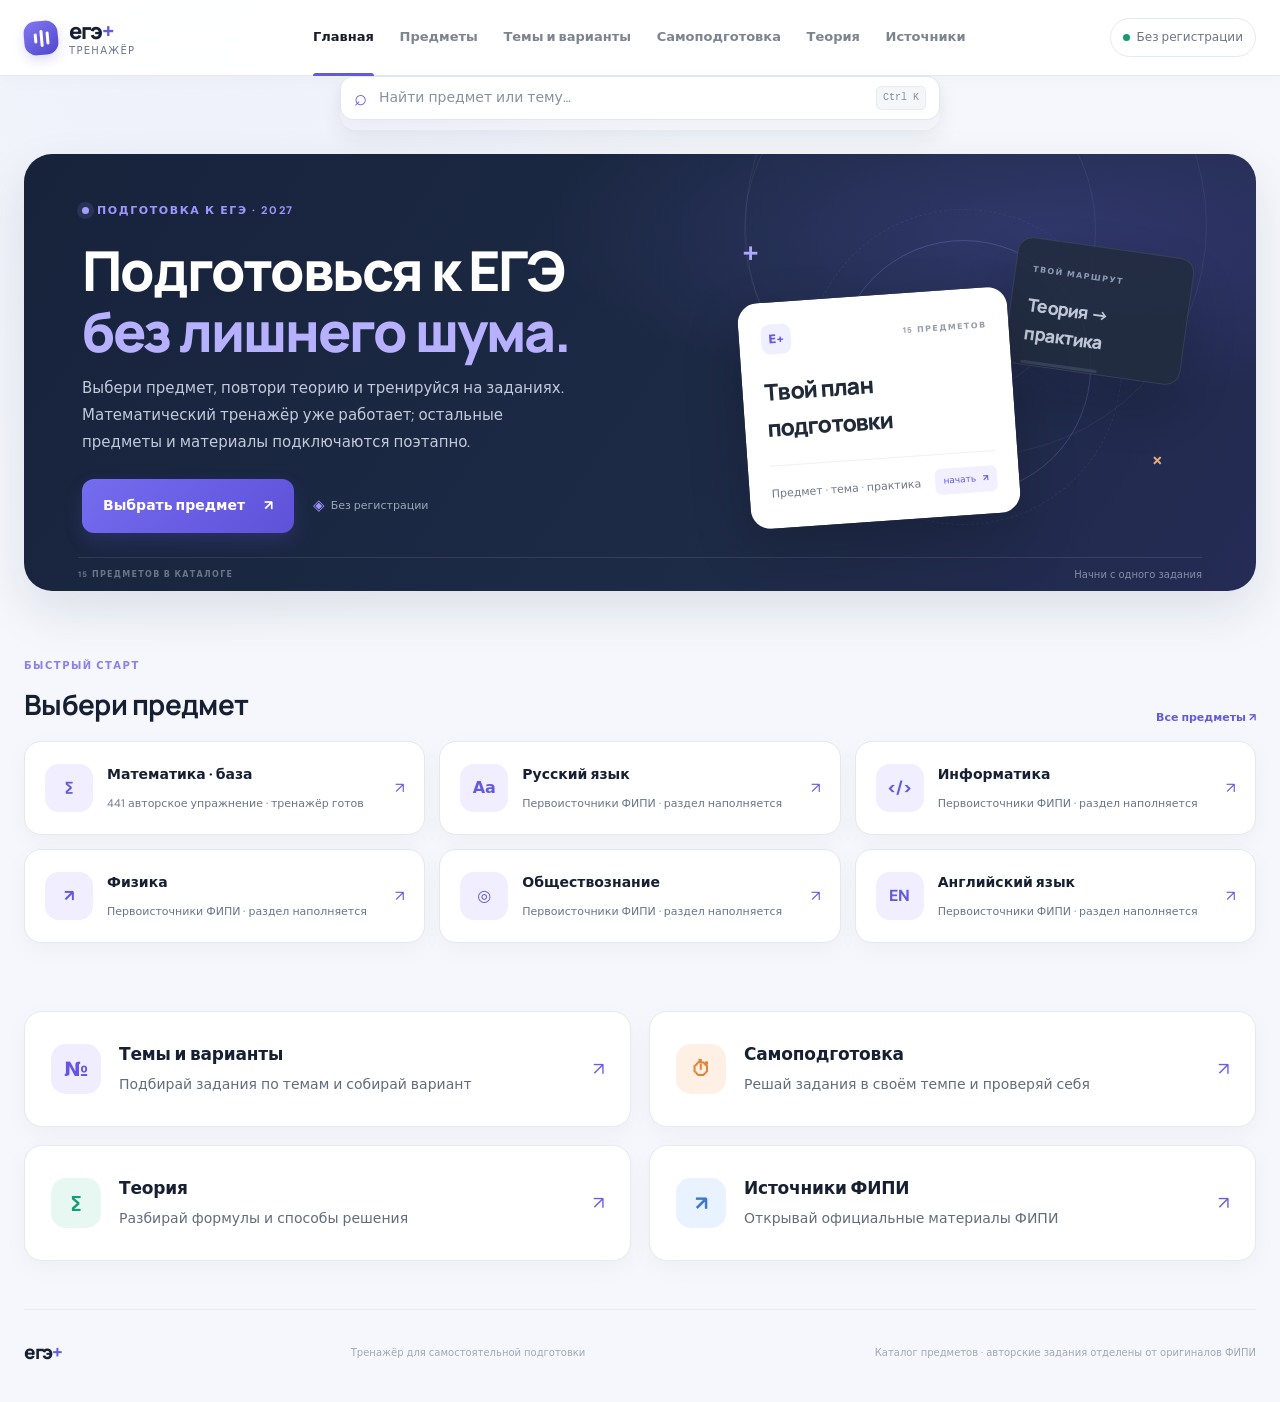
==== commit 17ce83c7: "fix: align shared script cache versions across pages" ====
--- a/index.html
+++ b/index.html
@@ -9,7 +9,7 @@
 <link href="./favicon.svg" rel="icon" type="image/svg+xml"/>
 <link href="./manifest.webmanifest" rel="manifest"/>
 <link href="./styles.css?v=20261021-ui2" rel="stylesheet"/>
-<script defer="" src="./multi-exam.js"></script>
+<script defer="" src="./multi-exam.js?v=20261021-audit1"></script>
 <link href="./design-refresh.css?v=20261021-ui2" rel="stylesheet"/>
 </head>
 <body data-page="home">
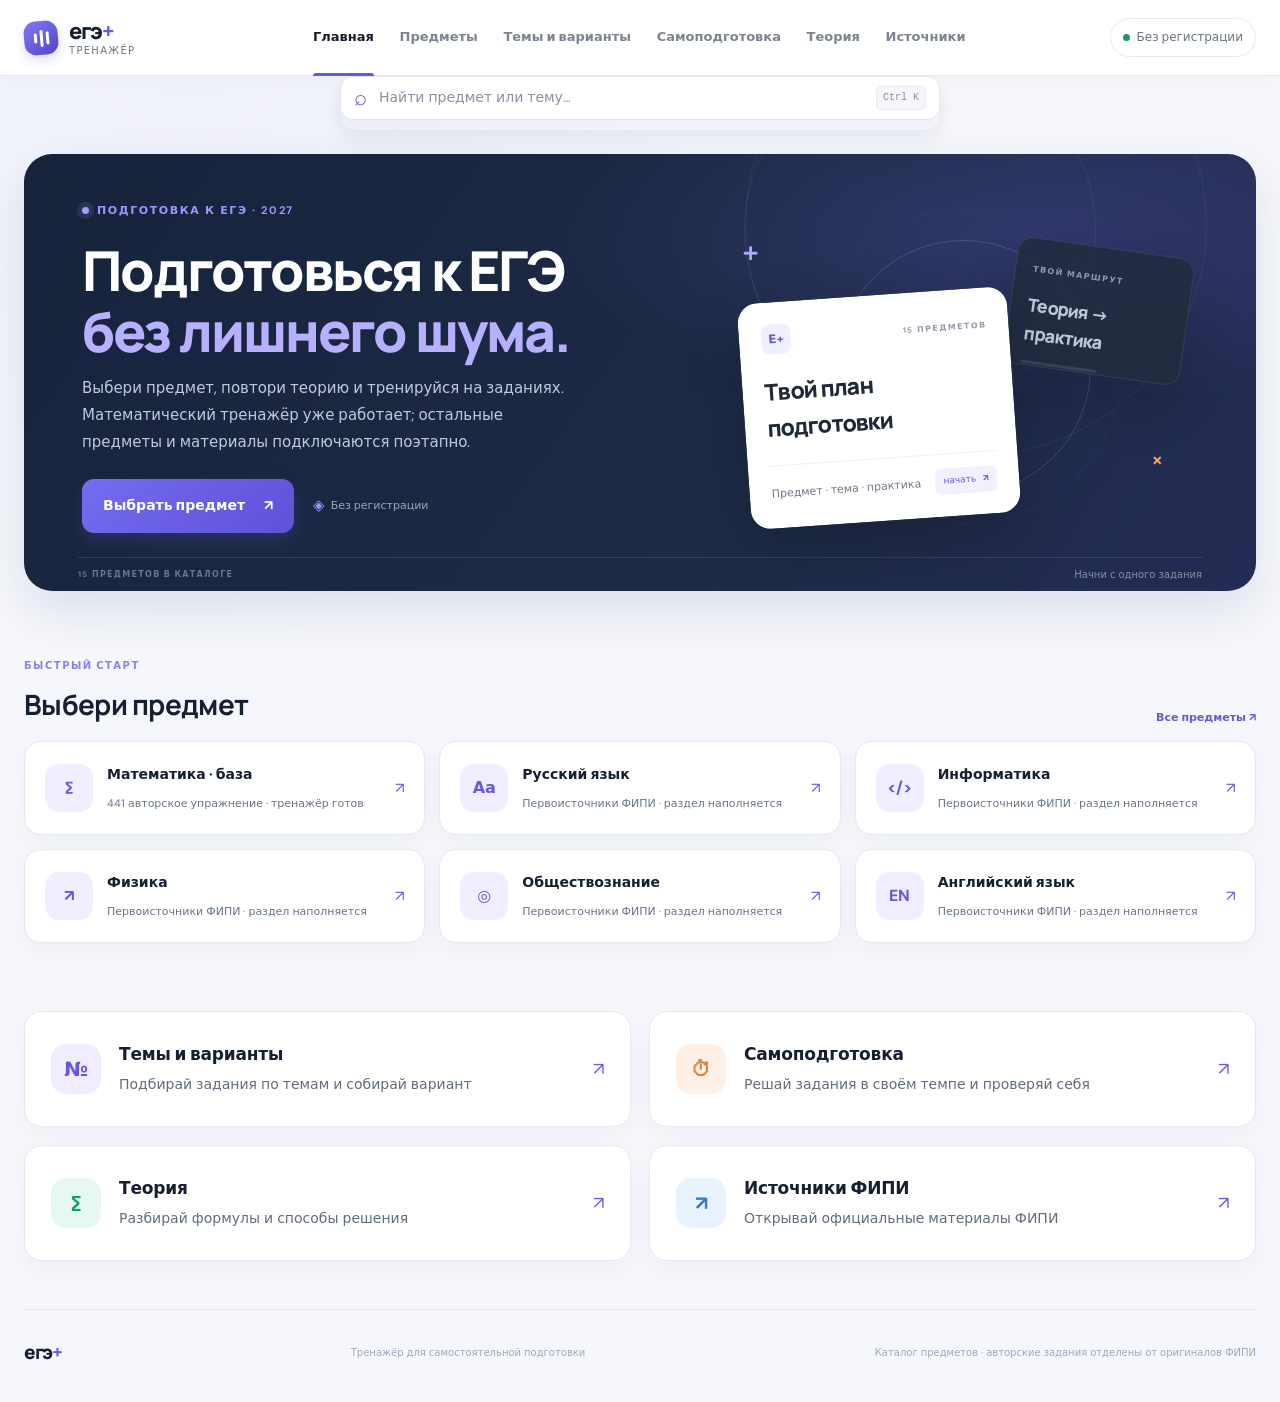
==== commit 53aa6083: "fix: bust cache for subject routing corrections" ====
--- a/index.html
+++ b/index.html
@@ -9,7 +9,7 @@
 <link href="./favicon.svg" rel="icon" type="image/svg+xml"/>
 <link href="./manifest.webmanifest" rel="manifest"/>
 <link href="./styles.css?v=20261021-ui2" rel="stylesheet"/>
-<script defer="" src="./multi-exam.js?v=20261021-audit1"></script>
+<script defer="" src="./multi-exam.js?v=20261021-audit2"></script>
 <link href="./design-refresh.css?v=20261021-ui2" rel="stylesheet"/>
 </head>
 <body data-page="home">
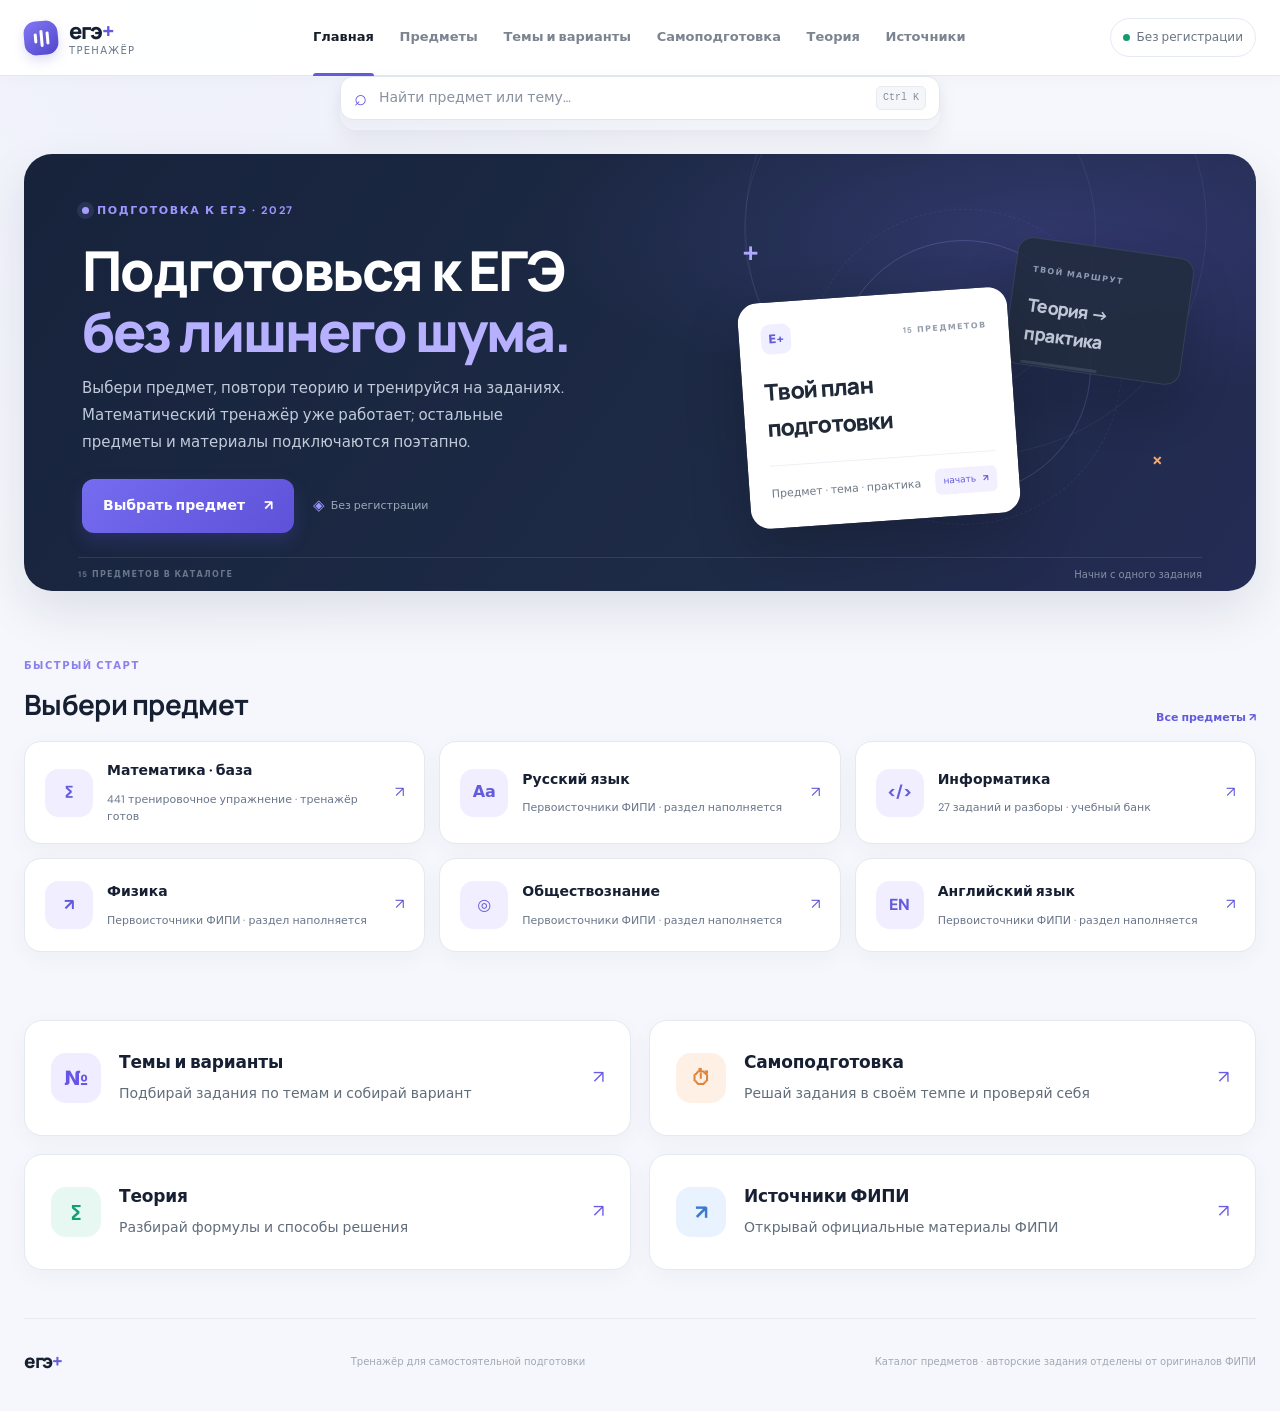
==== commit 25506433: "fix: invalidate browser cache for final content alignment" ====
--- a/index.html
+++ b/index.html
@@ -9,7 +9,7 @@
 <link href="./favicon.svg" rel="icon" type="image/svg+xml"/>
 <link href="./manifest.webmanifest" rel="manifest"/>
 <link href="./styles.css?v=20261021-ui2" rel="stylesheet"/>
-<script defer="" src="./multi-exam.js?v=20261021-audit2"></script>
+<script defer="" src="./multi-exam.js?v=20261021-audit4"></script>
 <link href="./design-refresh.css?v=20261021-ui2" rel="stylesheet"/>
 </head>
 <body data-page="home">
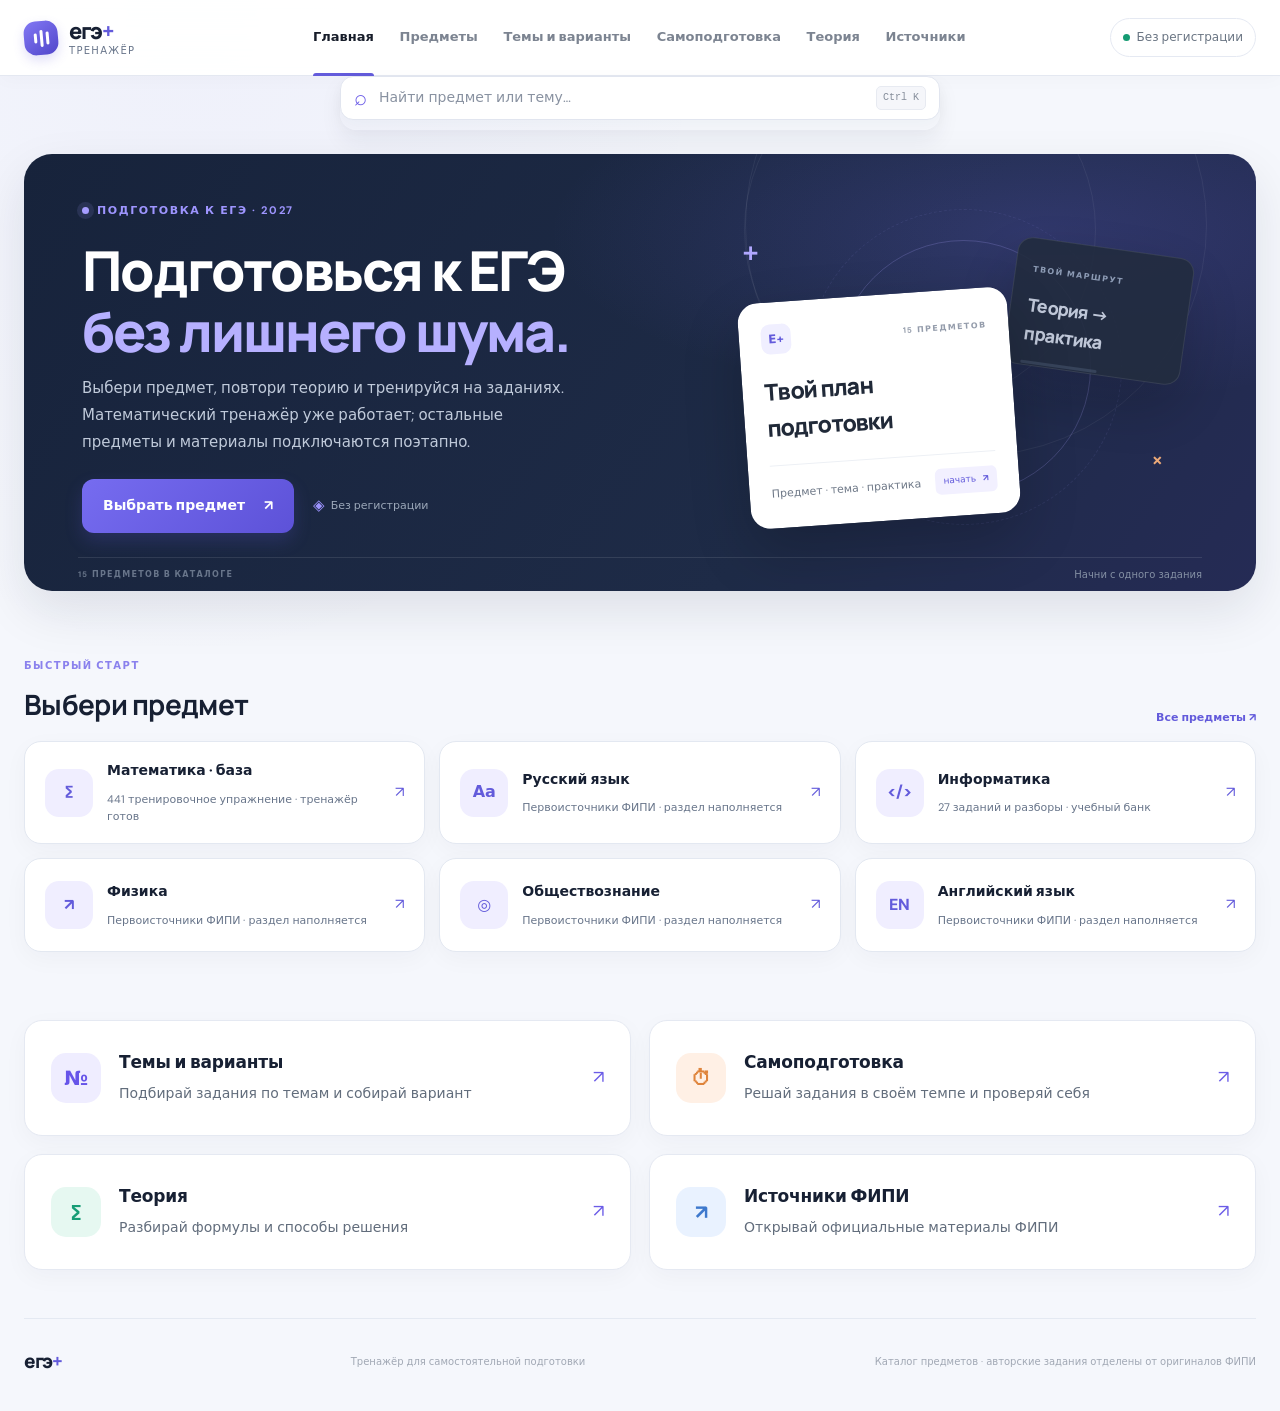
==== commit 7a4cad63: "Bust cached scripts for official-only task release" ====
--- a/index.html
+++ b/index.html
@@ -9,7 +9,7 @@
 <link href="./favicon.svg" rel="icon" type="image/svg+xml"/>
 <link href="./manifest.webmanifest" rel="manifest"/>
 <link href="./styles.css?v=20261021-ui2" rel="stylesheet"/>
-<script defer="" src="./multi-exam.js?v=20261021-audit4"></script>
+<script defer="" src="./multi-exam.js?v=20261021-audit6"></script>
 <link href="./design-refresh.css?v=20261021-ui2" rel="stylesheet"/>
 </head>
 <body data-page="home">
